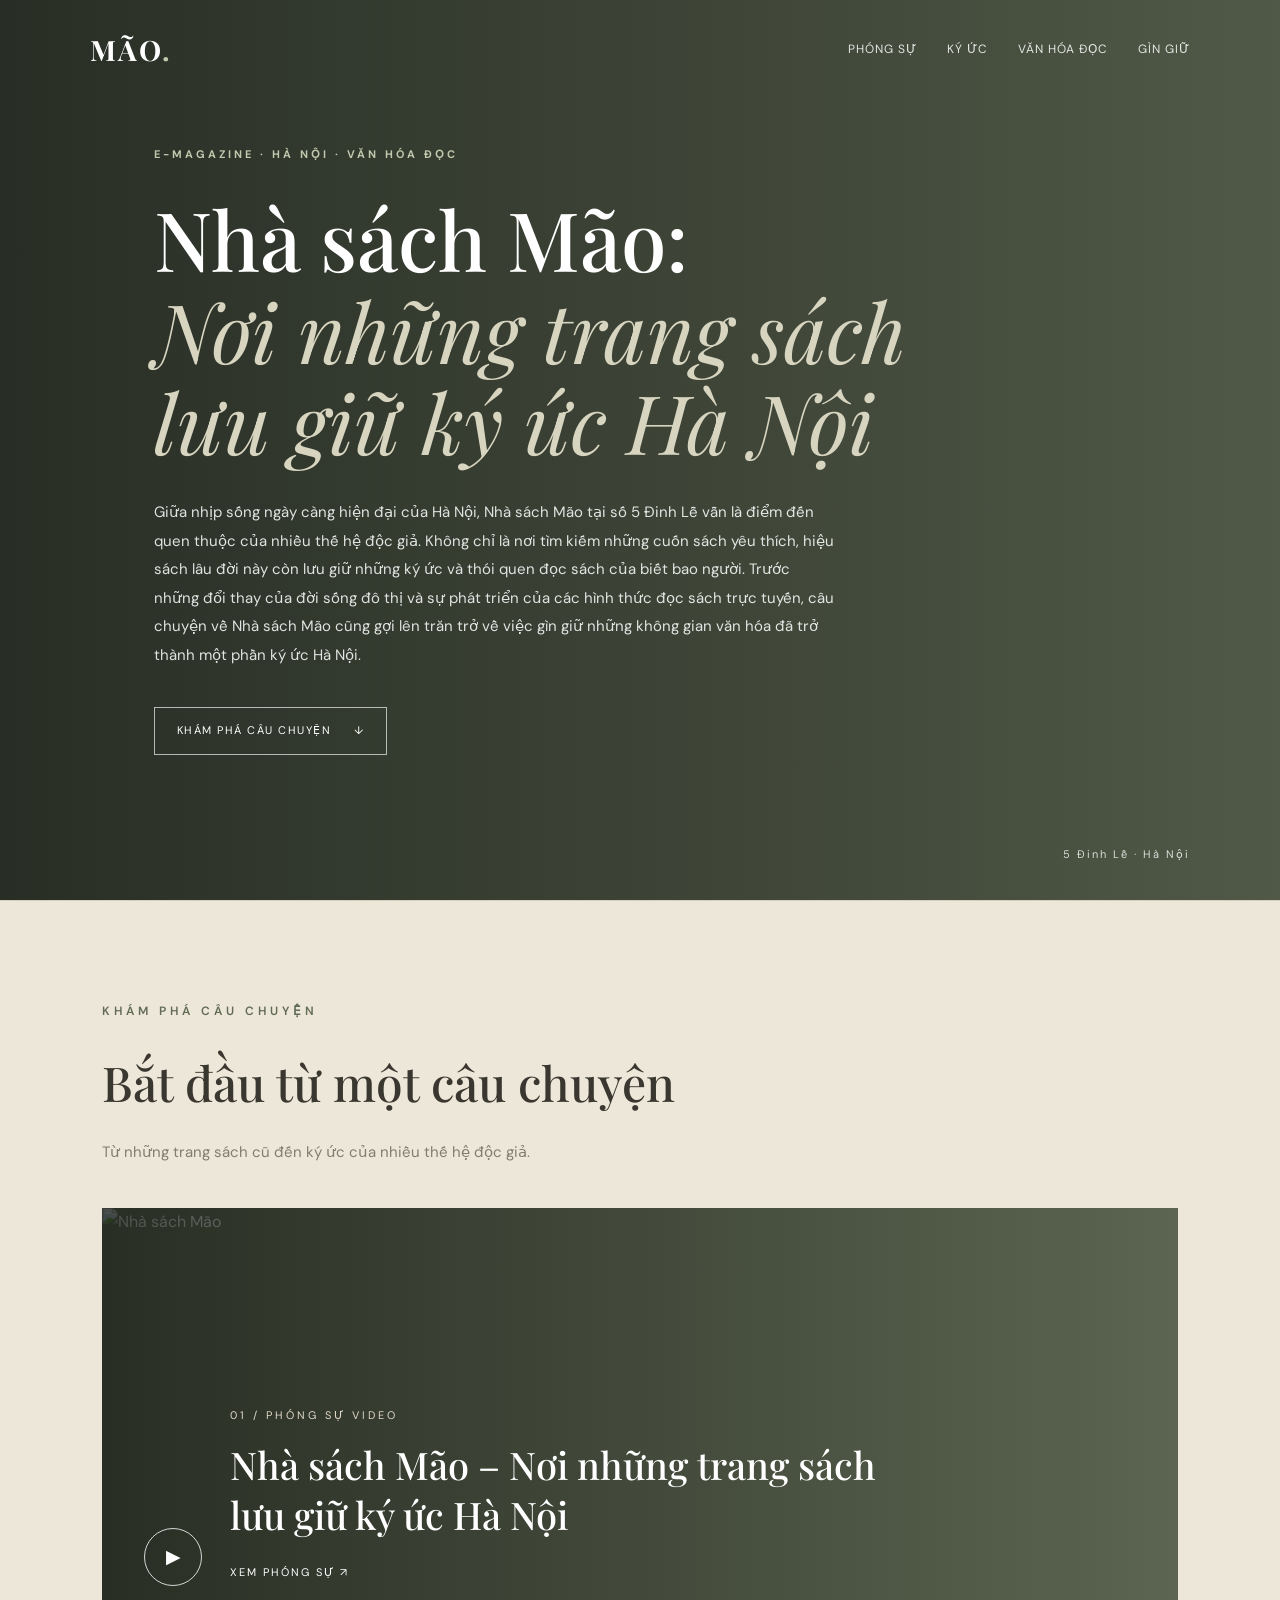
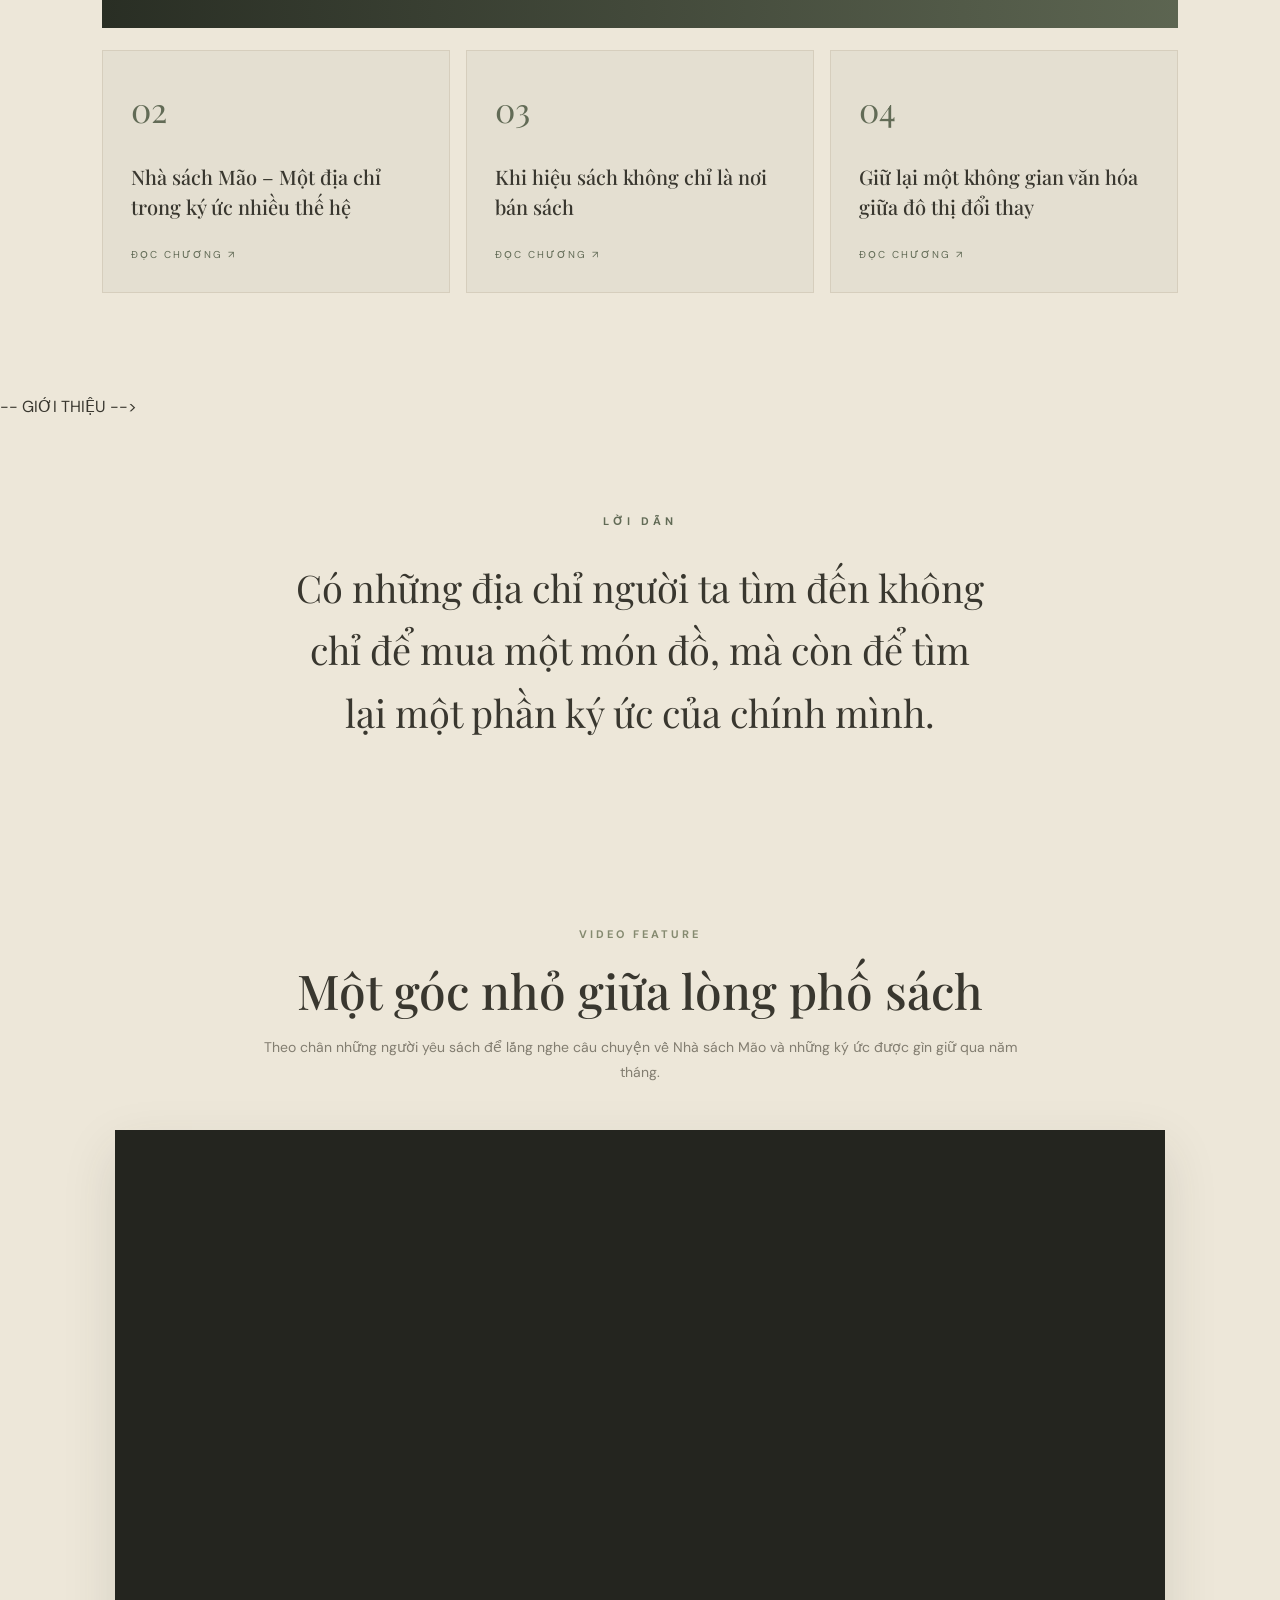
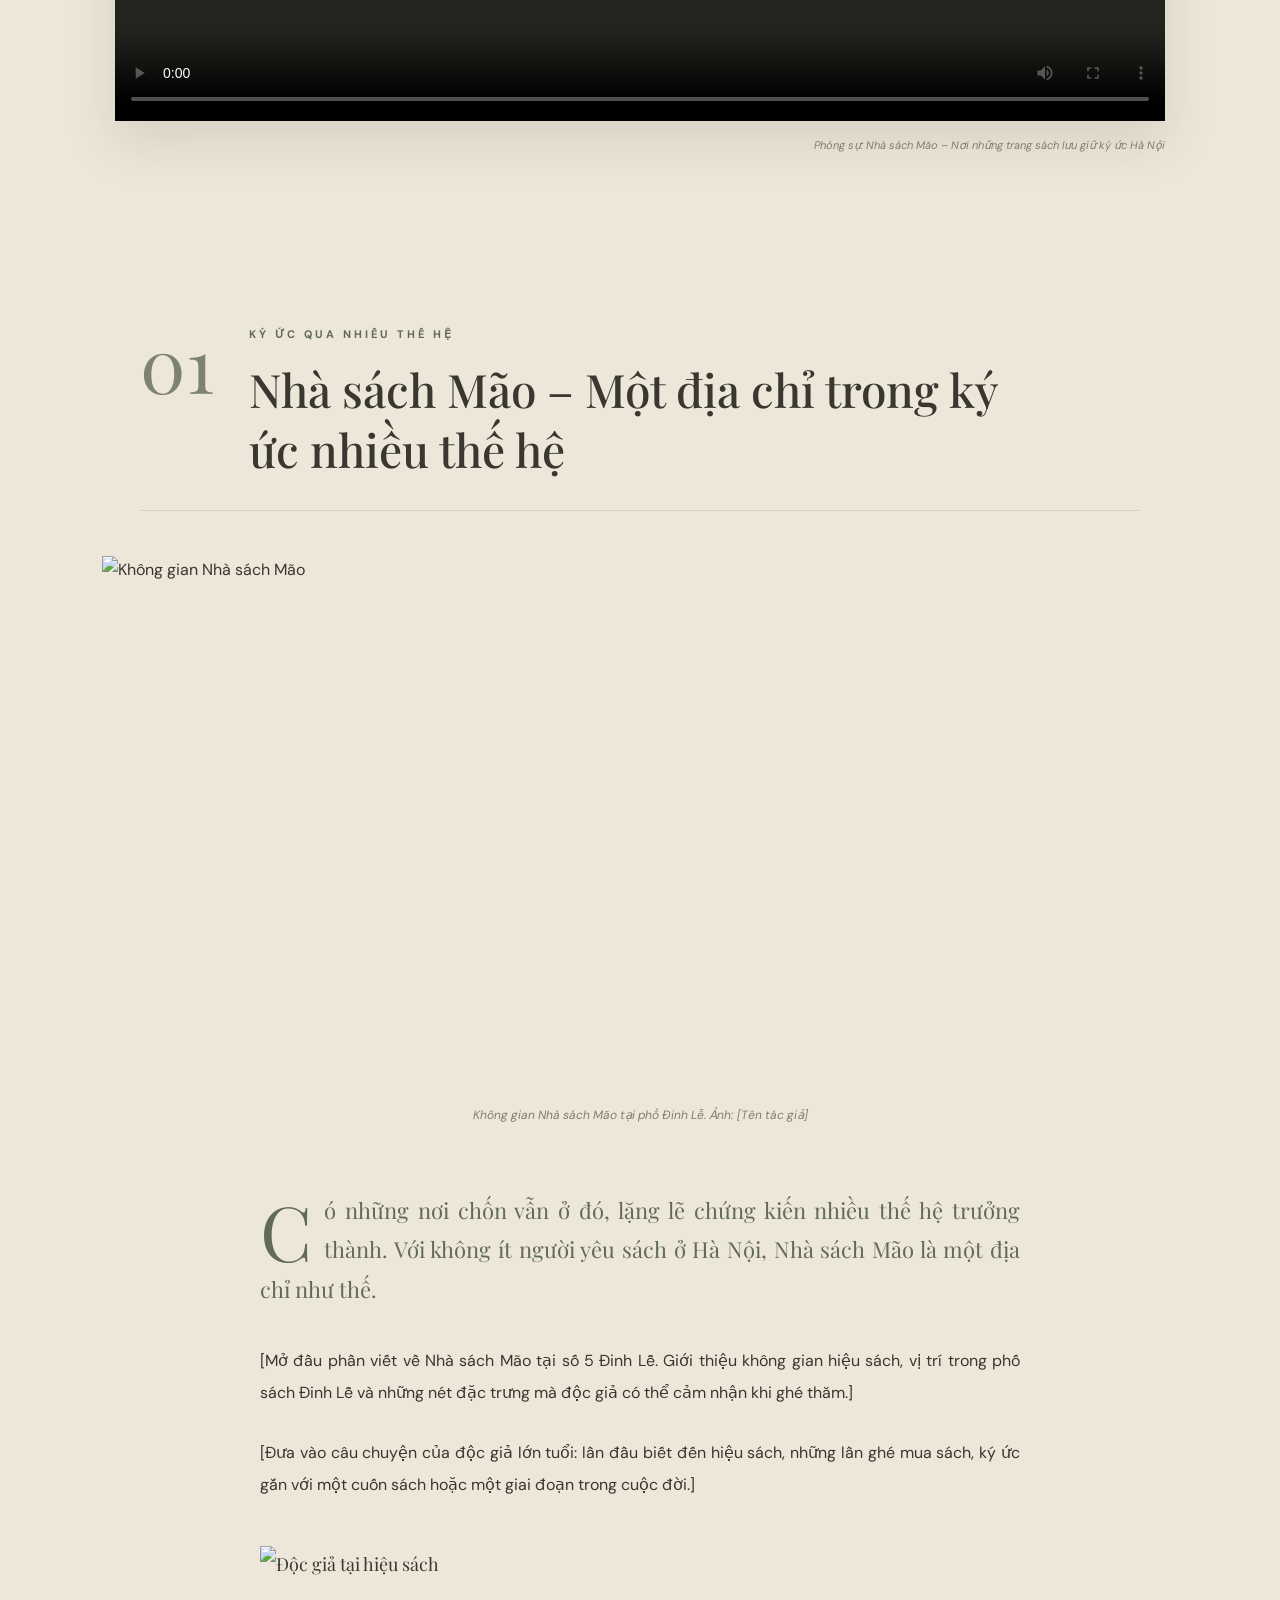
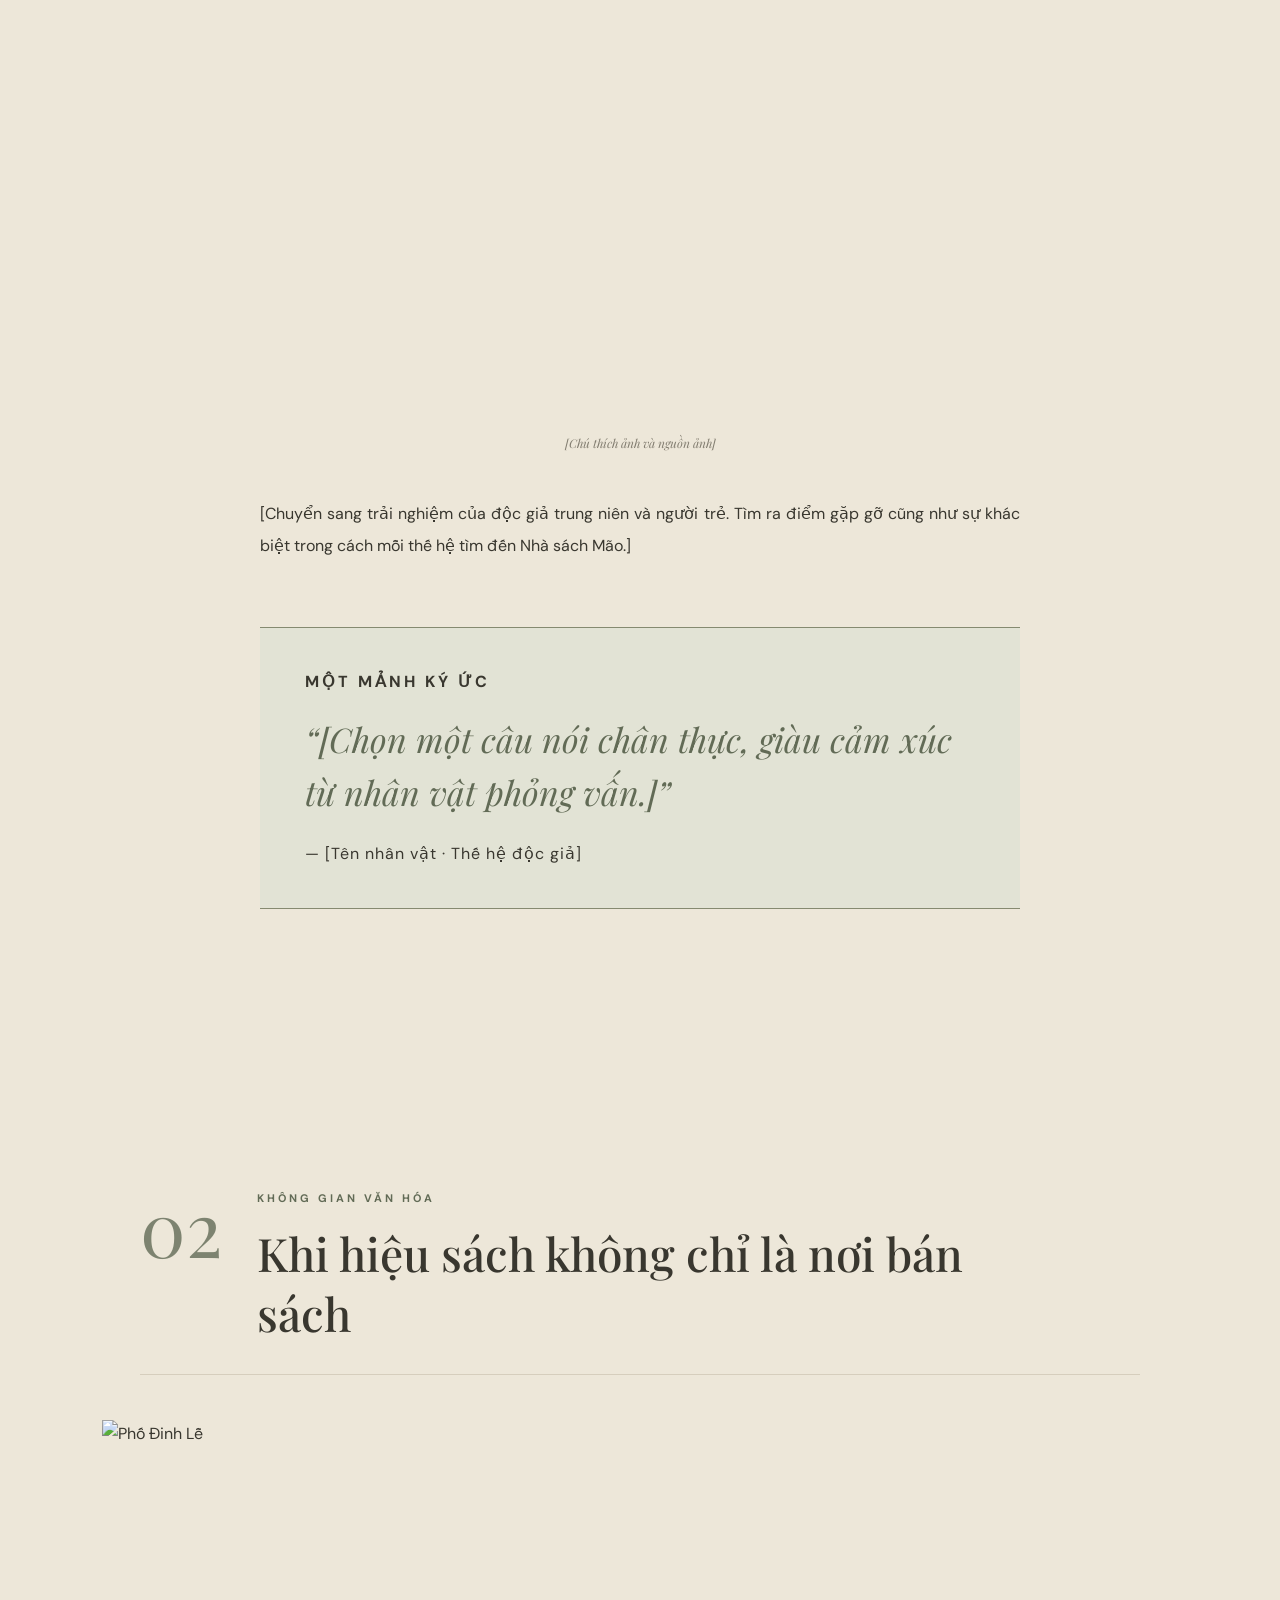
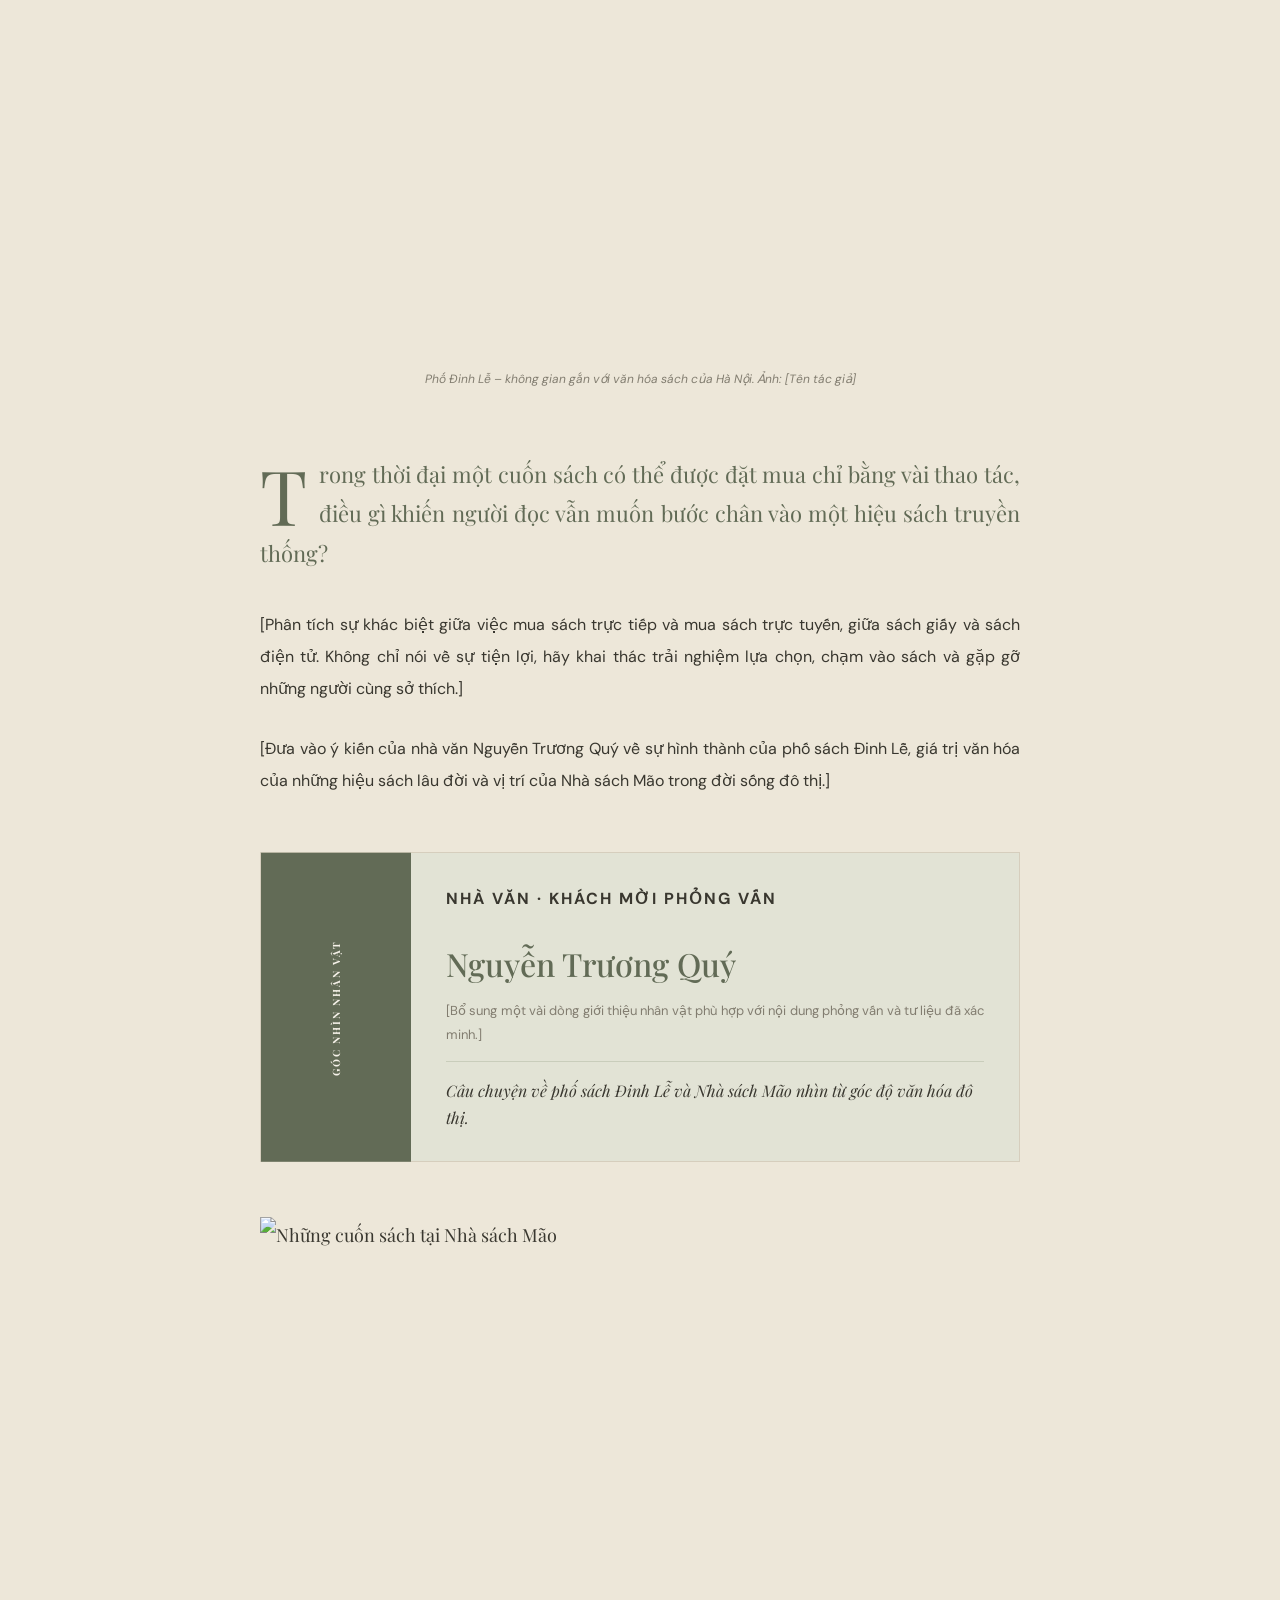
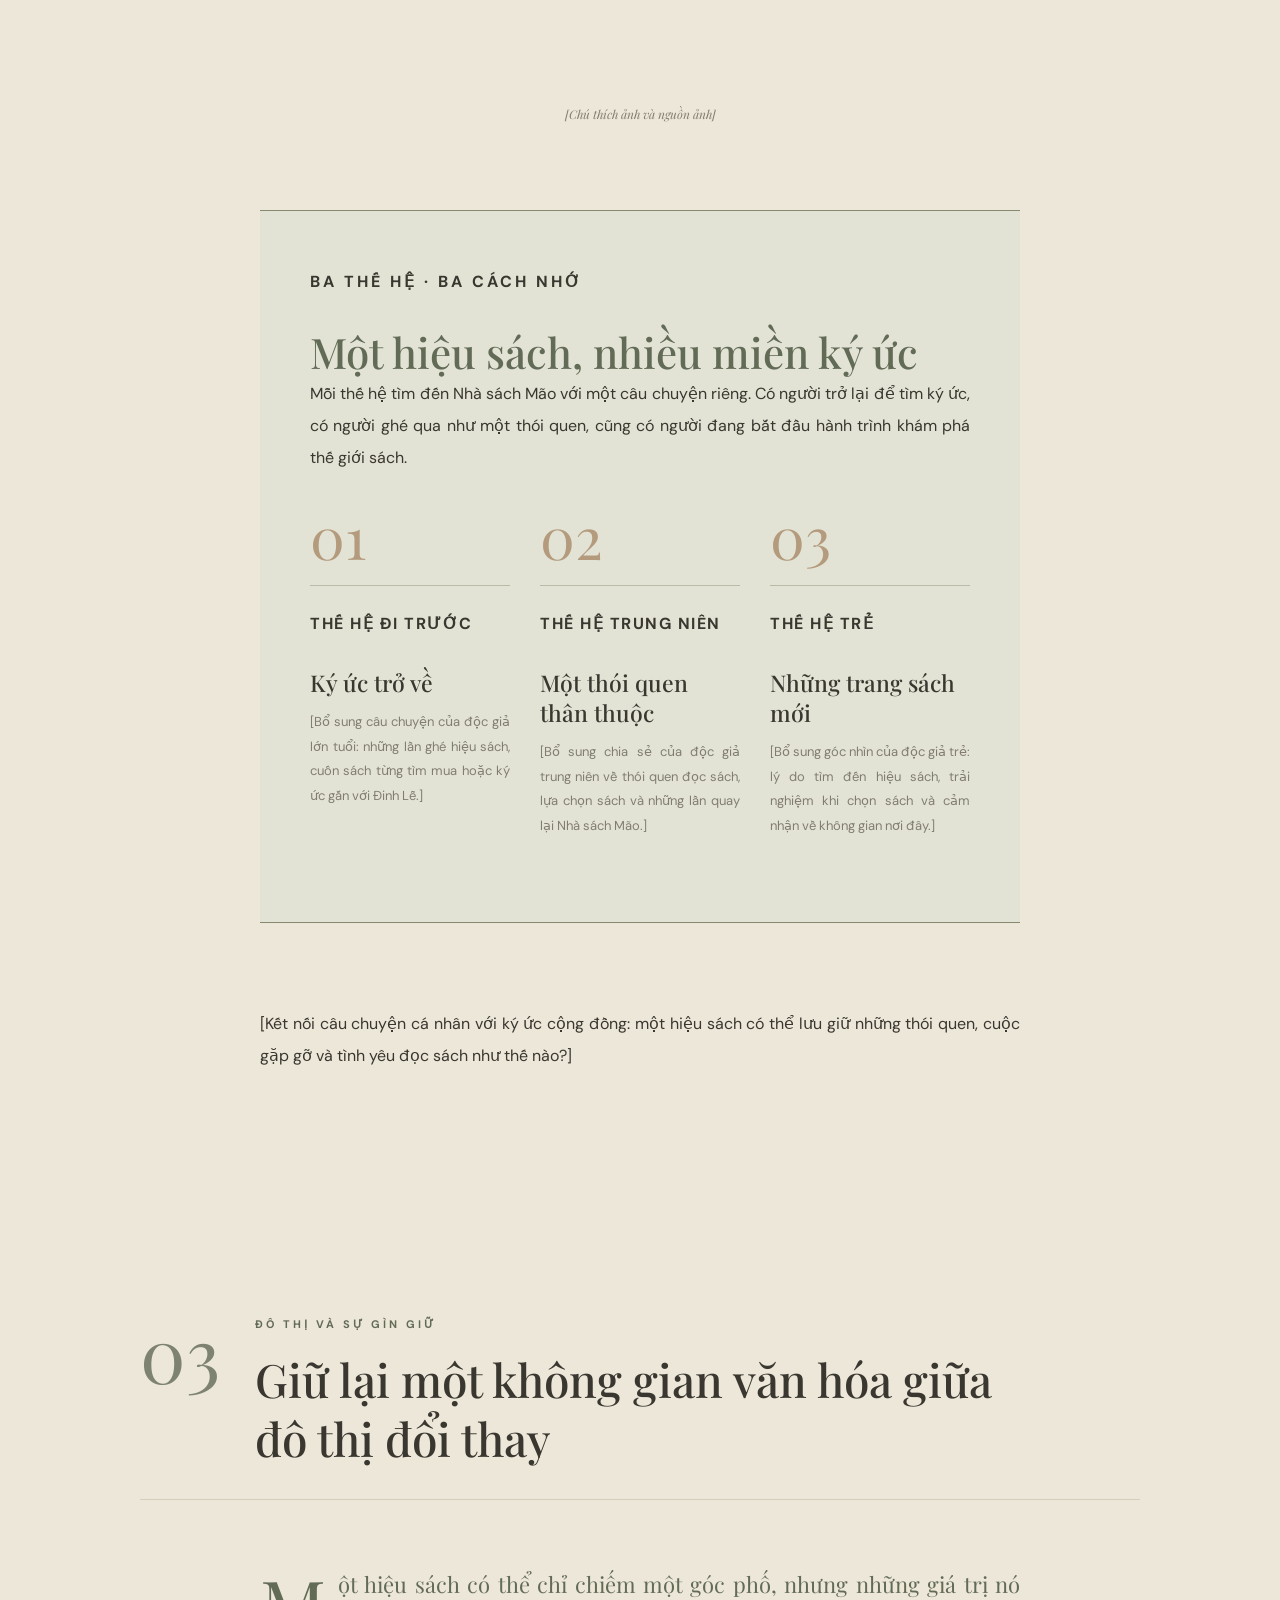
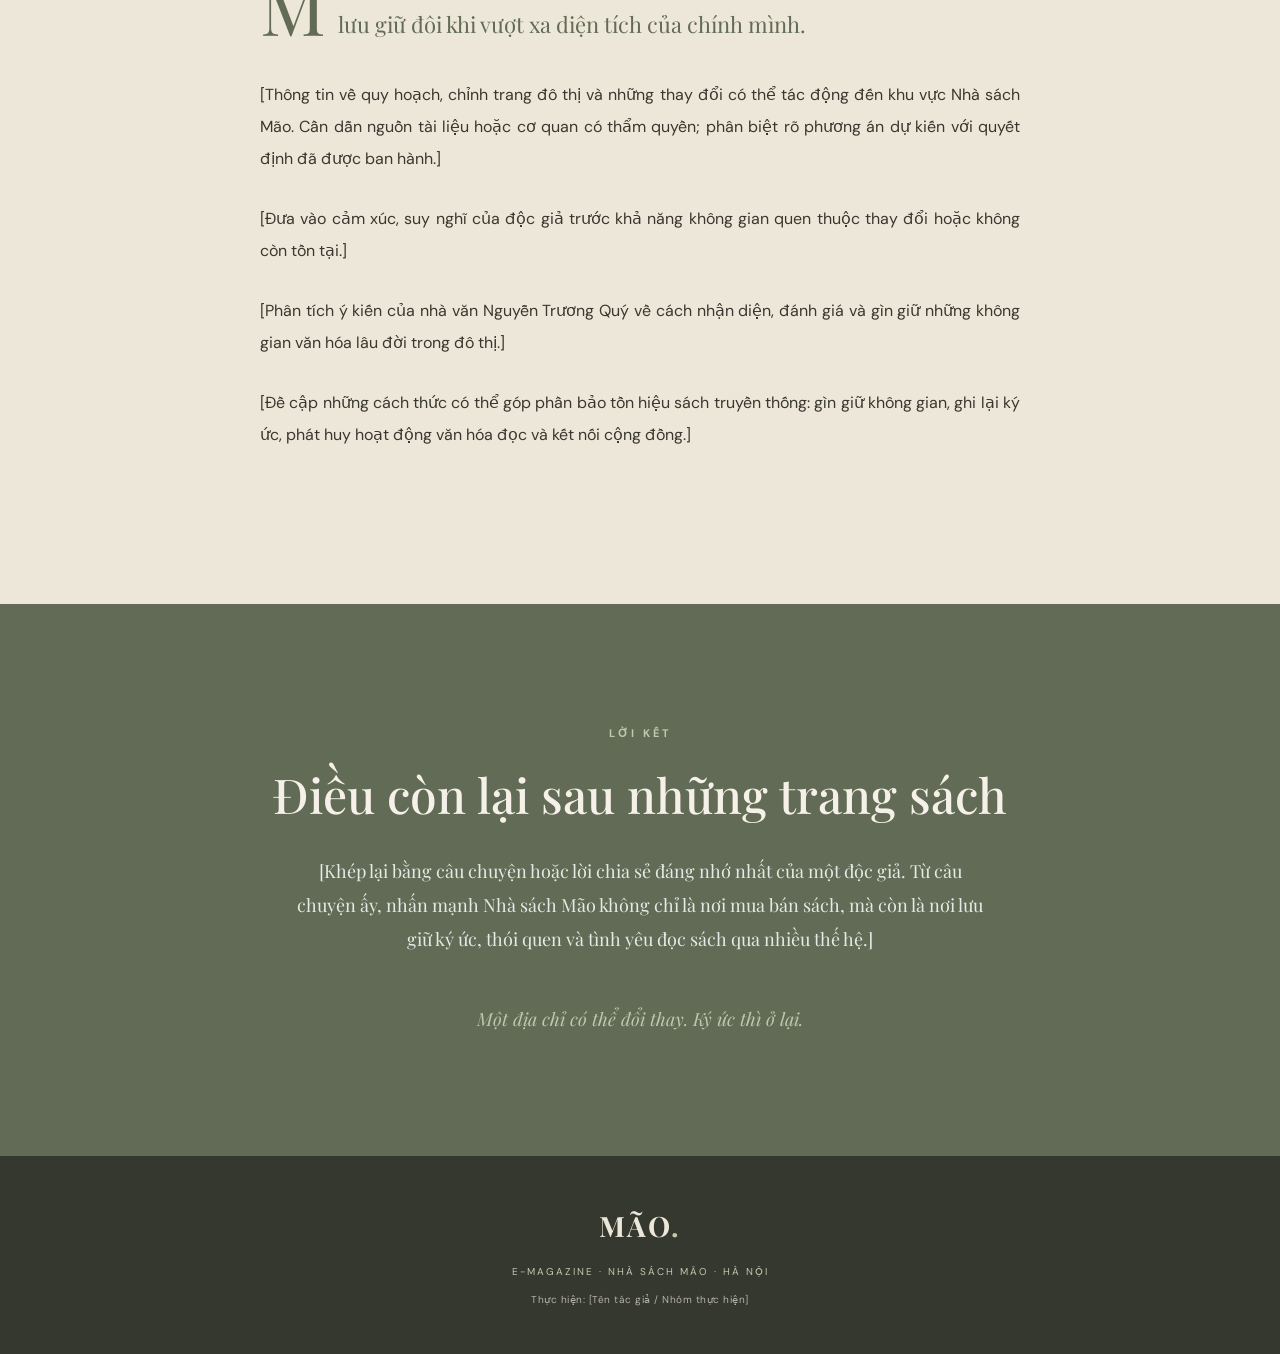
==== index.html @ 83412147 "Initial commit" ====
<!DOCTYPE html>
<html lang="vi">
<head>
  <meta charset="UTF-8">
  <meta name="viewport" content="width=device-width, initial-scale=1.0">
  <meta name="description" content="Nhà sách Mão – nơi những trang sách lưu giữ ký ức Hà Nội.">
  <title>Nhà sách Mão | E-Magazine</title>

  <link rel="preconnect" href="https://fonts.googleapis.com">
  <link rel="preconnect" href="https://fonts.gstatic.com" crossorigin>
  <link href="https://fonts.googleapis.com/css2?family=DM+Sans:wght@400;500;600;700&family=Playfair+Display:wght@400;500;600;700&display=swap" rel="stylesheet">

  <link rel="stylesheet" href="style.css">
</head>

<body>

  <!-- THANH ĐIỀU HƯỚNG -->
  <nav class="navbar">
    <a href="#home" class="logo">MÃO<span>.</span></a>
    <div class="nav-links">
      <a href="#video">Phóng sự</a>
      <a href="#chapter-1">Ký ức</a>
      <a href="#chapter-2">Văn hóa đọc</a>
      <a href="#chapter-3">Gìn giữ</a>
    </div>
  </nav>

  <!-- TRANG BÌA -->
  <header class="hero" id="home">
    <div class="hero-image"></div>
    <div class="hero-content">
      <p class="eyebrow">E-MAGAZINE · HÀ NỘI · VĂN HÓA ĐỌC</p>

      <h1>
        Nhà sách Mão:
        <em>Nơi những trang sách lưu giữ ký ức Hà Nội</em>
      </h1>

      <p class="hero-description">
        Giữa nhịp sống ngày càng hiện đại của Hà Nội, Nhà sách Mão tại số 5 Đinh Lễ
        vẫn là điểm đến quen thuộc của nhiều thế hệ độc giả. Không chỉ là nơi tìm
        kiếm những cuốn sách yêu thích, hiệu sách lâu đời này còn lưu giữ những
        ký ức và thói quen đọc sách của biết bao người. Trước những đổi thay của
        đời sống đô thị và sự phát triển của các hình thức đọc sách trực tuyến,
        câu chuyện về Nhà sách Mão cũng gợi lên trăn trở về việc gìn giữ những
        không gian văn hóa đã trở thành một phần ký ức Hà Nội.
      </p>

      <a href="#video" class="hero-button">Khám phá câu chuyện <span>↓</span></a>
    </div>

    <div class="hero-caption">5 Đinh Lễ · Hà Nội</div>
  </header>

  <!
<!-- MỤC LỤC -->
<section class="contents-section">
    <div class="contents-inner">

        <div class="contents-heading">
            <span class="eyebrow">KHÁM PHÁ CÂU CHUYỆN</span>
            <h2>Bắt đầu từ một câu chuyện</h2>
            <p>
                Từ những trang sách cũ đến ký ức của nhiều thế hệ độc giả.
            </p>
        </div>

        <!-- VIDEO FEATURE -->
        <a href="#video" class="contents-video">
            <img src="images/cover.jpg" alt="Nhà sách Mão">
            <div class="contents-video-overlay">
                <span class="play-button">▶</span>
                <div>
                    <span class="contents-number">01 / PHÓNG SỰ VIDEO</span>
                    <h3>Nhà sách Mão – Nơi những trang sách lưu giữ ký ức Hà Nội</h3>
                    <span class="contents-link">XEM PHÓNG SỰ ↗</span>
                </div>
            </div>
        </a>

        <!-- BA CHƯƠNG BÀI VIẾT -->
        <div class="contents-chapters">

            <a href="#chapter-1" class="contents-card">
                <span class="contents-card-number">02</span>
                <h3>Nhà sách Mão – Một địa chỉ trong ký ức nhiều thế hệ</h3>
                <span class="contents-card-link">ĐỌC CHƯƠNG ↗</span>
            </a>

            <a href="#chapter-2" class="contents-card">
                <span class="contents-card-number">03</span>
                <h3>Khi hiệu sách không chỉ là nơi bán sách</h3>
                <span class="contents-card-link">ĐỌC CHƯƠNG ↗</span>
            </a>

            <a href="#chapter-3" class="contents-card">
                <span class="contents-card-number">04</span>
                <h3>Giữ lại một không gian văn hóa giữa đô thị đổi thay</h3>
                <span class="contents-card-link">ĐỌC CHƯƠNG ↗</span>
            </a>

        </div>
    </div>
</section>
-- GIỚI THIỆU -->
  <section class="intro-section">
    <p class="section-label">LỜI DẪN</p>
    <p class="intro-text">
      Có những địa chỉ người ta tìm đến không chỉ để mua một món đồ,
      mà còn để tìm lại một phần ký ức của chính mình.
    </p>
  </section>

  <!-- VIDEO PHÓNG SỰ -->
<section class="video-section" id="video">
    <div class="section-heading">
      <p class="section-label">VIDEO FEATURE</p>
      <h2>Một góc nhỏ giữa lòng phố sách</h2>
      <p>
        Theo chân những người yêu sách để lắng nghe câu chuyện về
        Nhà sách Mão và những ký ức được gìn giữ qua năm tháng.
      </p>
    </div>

    <div class="video-frame">
      <video controls preload="metadata" poster="images/cover.jpg">
        <source src="videos/phong-su-nha-sach-mao.mp4" type="video/mp4">
        Trình duyệt của bạn không hỗ trợ phát video.
      </video>
    </div>
    <p class="media-caption">
      Phóng sự: Nhà sách Mão – Nơi những trang sách lưu giữ ký ức Hà Nội
    </p>
  </section>

  <!-- PHẦN 1 -->
  <section class="chapter-section" id="chapter-1">
    <div class="chapter-heading">
      <span class="chapter-number">01</span>
      <div>
        <p class="section-label">KÝ ỨC QUA NHIỀU THẾ HỆ</p>
        <h2>Nhà sách Mão – Một địa chỉ trong ký ức nhiều thế hệ</h2>
      </div>
    </div>

    <figure class="wide-image">
      <img src="images/maos-bookstore.jpg" alt="Không gian Nhà sách Mão">
      <figcaption>Không gian Nhà sách Mão tại phố Đinh Lễ. Ảnh: [Tên tác giả]</figcaption>
    </figure>

    <div class="article-content">
      <p class="lead">
        Có những nơi chốn vẫn ở đó, lặng lẽ chứng kiến nhiều thế hệ trưởng thành.
        Với không ít người yêu sách ở Hà Nội, Nhà sách Mão là một địa chỉ như thế.
      </p>

      <p>
        [Mở đầu phần viết về Nhà sách Mão tại số 5 Đinh Lễ. Giới thiệu không gian
        hiệu sách, vị trí trong phố sách Đinh Lễ và những nét đặc trưng mà độc giả
        có thể cảm nhận khi ghé thăm.]
      </p>

      <p>
        [Đưa vào câu chuyện của độc giả lớn tuổi: lần đầu biết đến hiệu sách,
        những lần ghé mua sách, ký ức gắn với một cuốn sách hoặc một giai đoạn
        trong cuộc đời.]
      </p>

      <figure class="article-image">
        <img src="images/readers.jpg" alt="Độc giả tại hiệu sách">
        <figcaption>[Chú thích ảnh và nguồn ảnh]</figcaption>
      </figure>

      <p>
        [Chuyển sang trải nghiệm của độc giả trung niên và người trẻ. Tìm ra
        điểm gặp gỡ cũng như sự khác biệt trong cách mỗi thế hệ tìm đến Nhà sách Mão.]
      </p>

      
<div class="pull-quote">
  <p class="pull-quote-label">MỘT MẢNH KÝ ỨC</p>

  <blockquote>
    “[Chọn một câu nói chân thực, giàu cảm xúc từ nhân vật phỏng vấn.]”
  </blockquote>

  <p class="pull-quote-author">— [Tên nhân vật · Thế hệ độc giả]</p>
</div>

    </div>
  </section>

  <!-- PHẦN 2 -->
<section class="chapter-section" id="chapter-2">
    <div class="chapter-heading">
      <span class="chapter-number">02</span>
      <div>
        <p class="section-label">KHÔNG GIAN VĂN HÓA</p>
        <h2>Khi hiệu sách không chỉ là nơi bán sách</h2>
      </div>
    </div>

    <figure class="wide-image">
      <img src="images/dinhlle.jpg" alt="Phố Đinh Lễ">
      <figcaption>Phố Đinh Lễ – không gian gắn với văn hóa sách của Hà Nội. Ảnh: [Tên tác giả]</figcaption>
    </figure>

    <div class="article-content">
      <p class="lead">
        Trong thời đại một cuốn sách có thể được đặt mua chỉ bằng vài thao tác,
        điều gì khiến người đọc vẫn muốn bước chân vào một hiệu sách truyền thống?
      </p>

      <p>
        [Phân tích sự khác biệt giữa việc mua sách trực tiếp và mua sách trực tuyến,
        giữa sách giấy và sách điện tử. Không chỉ nói về sự tiện lợi, hãy khai thác
        trải nghiệm lựa chọn, chạm vào sách và gặp gỡ những người cùng sở thích.]
      </p>

      <p>
        [Đưa vào ý kiến của nhà văn Nguyễn Trương Quý về sự hình thành của phố sách
        Đinh Lễ, giá trị văn hóa của những hiệu sách lâu đời và vị trí của Nhà sách
        Mão trong đời sống đô thị.]
      </p>

<div class="person-card">
  <div class="person-card-label">GÓC NHÌN NHÂN VẬT</div>

  <div class="person-card-content">
    <p class="person-role">NHÀ VĂN · KHÁCH MỜI PHỎNG VẤN</p>
    <h3>Nguyễn Trương Quý</h3>

    <p>
      [Bổ sung một vài dòng giới thiệu nhân vật phù hợp với nội dung
      phỏng vấn và tư liệu đã xác minh.]
    </p>

    <div class="person-question">
      Câu chuyện về phố sách Đinh Lễ và Nhà sách Mão nhìn từ góc độ
      văn hóa đô thị.
    </div>
  </div>
</div>


      <figure class="article-image">
        <img src="images/detail.jpg" alt="Những cuốn sách tại Nhà sách Mão">
        <figcaption>[Chú thích ảnh và nguồn ảnh]</figcaption>
      </figure>

<div class="generation-section">
  <p class="section-label">BA THẾ HỆ · BA CÁCH NHỚ</p>

  <h3 class="generation-title">
    Một hiệu sách, nhiều miền ký ức
  </h3>

  <p class="generation-intro">
    Mỗi thế hệ tìm đến Nhà sách Mão với một câu chuyện riêng.
    Có người trở lại để tìm ký ức, có người ghé qua như một thói quen,
    cũng có người đang bắt đầu hành trình khám phá thế giới sách.
  </p>

  <div class="generation-timeline">

    <div class="generation-item">
      <span class="generation-number">01</span>
      <div class="generation-line"></div>
      <p class="generation-label">THẾ HỆ ĐI TRƯỚC</p>
      <h4>Ký ức trở về</h4>
      <p>
        [Bổ sung câu chuyện của độc giả lớn tuổi: những lần ghé hiệu sách,
        cuốn sách từng tìm mua hoặc ký ức gắn với Đinh Lễ.]
      </p>
    </div>

    <div class="generation-item">
      <span class="generation-number">02</span>
      <div class="generation-line"></div>
      <p class="generation-label">THẾ HỆ TRUNG NIÊN</p>
      <h4>Một thói quen thân thuộc</h4>
      <p>
        [Bổ sung chia sẻ của độc giả trung niên về thói quen đọc sách,
        lựa chọn sách và những lần quay lại Nhà sách Mão.]
      </p>
    </div>

    <div class="generation-item">
      <span class="generation-number">03</span>
      <div class="generation-line"></div>
      <p class="generation-label">THẾ HỆ TRẺ</p>
      <h4>Những trang sách mới</h4>
      <p>
        [Bổ sung góc nhìn của độc giả trẻ: lý do tìm đến hiệu sách,
        trải nghiệm khi chọn sách và cảm nhận về không gian nơi đây.]
      </p>
    </div>

  </div>
</div>


      <p>
        [Kết nối câu chuyện cá nhân với ký ức cộng đồng: một hiệu sách có thể
        lưu giữ những thói quen, cuộc gặp gỡ và tình yêu đọc sách như thế nào?]
      </p>
    </div>
  </section>

  <!-- PHẦN 3 -->
 <section class="chapter-section" id="chapter-3">
    <div class="chapter-heading">
      <span class="chapter-number">03</span>
      <div>
        <p class="section-label">ĐÔ THỊ VÀ SỰ GÌN GIỮ</p>
        <h2>Giữ lại một không gian văn hóa giữa đô thị đổi thay</h2>
      </div>
    </div>

    <div class="article-content">
      <p class="lead">
        Một hiệu sách có thể chỉ chiếm một góc phố, nhưng những giá trị nó lưu giữ
        đôi khi vượt xa diện tích của chính mình.
      </p>

      <p>
        [Thông tin về quy hoạch, chỉnh trang đô thị và những thay đổi có thể
        tác động đến khu vực Nhà sách Mão. Cần dẫn nguồn tài liệu hoặc cơ quan
        có thẩm quyền; phân biệt rõ phương án dự kiến với quyết định đã được ban hành.]
      </p>

      <p>
        [Đưa vào cảm xúc, suy nghĩ của độc giả trước khả năng không gian quen thuộc
        thay đổi hoặc không còn tồn tại.]
      </p>

      <p>
        [Phân tích ý kiến của nhà văn Nguyễn Trương Quý về cách nhận diện,
        đánh giá và gìn giữ những không gian văn hóa lâu đời trong đô thị.]
      </p>

      <p>
        [Đề cập những cách thức có thể góp phần bảo tồn hiệu sách truyền thống:
        gìn giữ không gian, ghi lại ký ức, phát huy hoạt động văn hóa đọc và
        kết nối cộng đồng.]
      </p>
    </div>
  </section>

  <!-- KẾT BÀI -->
  <section class="ending-section">
    <p class="section-label">LỜI KẾT</p>
    <h2>Điều còn lại sau những trang sách</h2>

    <p>
      [Khép lại bằng câu chuyện hoặc lời chia sẻ đáng nhớ nhất của một độc giả.
      Từ câu chuyện ấy, nhấn mạnh Nhà sách Mão không chỉ là nơi mua bán sách,
      mà còn là nơi lưu giữ ký ức, thói quen và tình yêu đọc sách qua nhiều thế hệ.]
    </p>

    <p class="ending-note">Một địa chỉ có thể đổi thay. Ký ức thì ở lại.</p>
  </section>

  <!-- THÔNG TIN CUỐI TRANG -->
  <footer class="footer">
    <p class="logo">MÃO<span>.</span></p>
    <p>E-MAGAZINE · NHÀ SÁCH MÃO · HÀ NỘI</p>
    <p class="footer-credit">Thực hiện: [Tên tác giả / Nhóm thực hiện]</p>
  </footer>

  <script src="script.js"></script>
</body>
<div class="reading-progress"></div>
</html>
---- style.css ----
:root {
  --paper: #EDE7D9;
  --paper-light: #F5F1E8;
  --ink: #39372F;
  --muted: #827D70;
  --accent: #858A70;
  --green-dark: #626B56;
  --green-light: #C2C8AE;
  --brown: #B49B7D;
  --wine: #765448;
  --line: #D6CEBD;
  --serif: "Playfair Display", Georgia, serif;
  --sans: "DM Sans", sans-serif;
}

* {
  margin: 0;
  padding: 0;
  box-sizing: border-box;
}

html {
  scroll-behavior: smooth;
}

body {
  background: var(--paper);
  color: var(--ink);
  font-family: var(--sans);
  line-height: 1.8;
}

img {
  display: block;
  width: 100%;
  object-fit: cover;
}

a {
  color: inherit;
  text-decoration: none;
}

/* NAVBAR */

.navbar {
  position: absolute;
  z-index: 10;
  top: 0;
  left: 0;
  width: 100%;
  padding: 25px 7%;
  display: flex;
  justify-content: space-between;
  align-items: center;
  color: white;
}

.logo {
  font-family: var(--serif);
  font-size: 28px;
  font-weight: 700;
  letter-spacing: 2px;
}

.logo span {
  color: var(--green-light);
}

.nav-links {
  display: flex;
  gap: 30px;
  font-size: 12px;
  letter-spacing: 1px;
  text-transform: uppercase;
}

.nav-links a {
  opacity: 0.85;
  transition: opacity 0.3s;
}

.nav-links a:hover {
  opacity: 1;
}

/* HERO */

.hero {
  min-height: 720px;
  height: 100vh;
  max-height: 950px;
  position: relative;
  display: flex;
  align-items: center;
  padding: 100px 12%;
  color: white;
  overflow: hidden;
  background: var(--green-dark);
}

.hero-image {
  position: absolute;
  inset: 0;
  background:
    linear-gradient(90deg, rgba(28, 33, 26, 0.83), rgba(28, 33, 26, 0.25)),
    url("images/cover.jpg") center/cover no-repeat;
  transform: scale(1.02);
}

.hero-content {
  position: relative;
  z-index: 1;
  max-width: 850px;
}

.eyebrow,
.section-label {
  font-size: 11px;
  font-weight: 700;
  letter-spacing: 3px;
  color: var(--accent);
  text-transform: uppercase;
}

.hero .eyebrow {
  color: var(--green-light);
  margin-bottom: 28px;
}

.hero h1 {
  font-family: var(--serif);
  font-size: clamp(42px, 6.5vw, 82px);
  font-weight: 500;
  line-height: 1.12;
  max-width: 900px;
}

.hero h1 em {
  display: block;
  color: #D7D5C0;
  font-weight: 400;
}

.hero-description {
  max-width: 680px;
  margin-top: 30px;
  color: rgba(255,255,255,0.86);
  font-size: 15px;
  line-height: 1.9;
}

.hero-button {
  display: inline-block;
  margin-top: 38px;
  padding: 13px 22px;
  border: 1px solid rgba(255,255,255,0.65);
  font-size: 11px;
  letter-spacing: 1.5px;
  text-transform: uppercase;
  transition: 0.3s;
}

.hero-button:hover {
  background: var(--paper);
  color: var(--ink);
}

.hero-button span {
  margin-left: 18px;
}

.hero-caption {
  position: absolute;
  z-index: 1;
  bottom: 35px;
  right: 7%;
  font-size: 11px;
  letter-spacing: 2px;
  color: rgba(255,255,255,0.8);
}

/* INTRO */

.intro-section {
  padding: 110px 20px;
  text-align: center;
  max-width: 950px;
  margin: auto;
}

.intro-text {
  margin-top: 25px;
  font-family: var(--serif);
  font-size: clamp(25px, 3.5vw, 39px);
  line-height: 1.5;
}

/* VIDEO */

.video-section {
  padding: 80px 8% 110px;
  background: var(--paper-light);
}

.section-heading {
  max-width: 760px;
  margin: 0 auto 45px;
  text-align: center;
}

.section-heading h2,
.ending-section h2 {
  font-family: var(--serif);
  font-size: clamp(32px, 4vw, 48px);
  line-height: 1.25;
  font-weight: 500;
  margin: 15px 0;
}

.section-heading > p:last-child {
  color: var(--muted);
  font-size: 14px;
}

.video-frame {
  max-width: 1050px;
  margin: auto;
  background: #20231D;
  box-shadow: 0 20px 50px rgba(57, 55, 47, 0.13);
}

.video-frame video {
  width: 100%;
  display: block;
  max-height: 650px;
}

.media-caption {
  max-width: 1050px;
  margin: 15px auto 0;
  text-align: right;
  color: var(--muted);
  font-size: 11px;
  font-style: italic;
}

/* CHAPTERS */

.chapter {
  padding: 110px 8%;
}

.chapter-tinted {
  background: #E3E2D3;
}

.chapter-heading {
  max-width: 1000px;
  margin: 0 auto 55px;
  display: flex;
  align-items: flex-start;
  gap: 25px;
}

.chapter-number {
  font-family: var(--serif);
  font-size: 65px;
  line-height: 1;
  color: var(--brown);
}

.chapter-heading h2 {
  max-width: 760px;
  margin-top: 10px;
  font-family: var(--serif);
  font-size: clamp(30px, 4vw, 48px);
  font-weight: 500;
  line-height: 1.25;
}

.wide-image {
  max-width: 1100px;
  margin: 0 auto 55px;
}

.wide-image img {
  max-height: 600px;
  aspect-ratio: 16 / 8;
}

figcaption {
  margin-top: 12px;
  color: var(--muted);
  font-size: 11px;
  font-style: italic;
}

.article-content {
  max-width: 720px;
  margin: auto;
  font-family: var(--serif);
  font-size: 18px;
  line-height: 2;
}

.article-content p {
  margin-bottom: 27px;
}

.article-content .lead {
  font-size: 23px;
  line-height: 1.7;
  color: var(--green-dark);
  margin-bottom: 35px;
}

.article-image {
  width: 100%;
  margin: 45px 0;
}

.article-image img {
  max-height: 480px;
  aspect-ratio: 16 / 10;
}

blockquote {
  margin: 55px 0;
  padding: 30px 35px;
  border-left: 3px solid var(--accent);
  background: rgba(255,255,255,0.35);
  font-family: var(--serif);
  font-size: 25px;
  font-style: italic;
  line-height: 1.6;
}

blockquote span {
  display: block;
  margin-top: 15px;
  font-family: var(--sans);
  font-size: 12px;
  font-style: normal;
  color: var(--muted);
}

/* ENDING */

.ending-section {
  padding: 120px 25px;
  text-align: center;
  background: var(--green-dark);
  color: var(--paper-light);
}

.ending-section .section-label {
  color: var(--green-light);
}

.ending-section h2 {
  margin: 20px auto 30px;
}

.ending-section > p:not(.section-label) {
  max-width: 700px;
  margin: 0 auto;
  font-family: var(--serif);
  font-size: 18px;
  line-height: 1.9;
  color: rgba(255,255,255,0.85);
}

.ending-section .ending-note {
  margin-top: 45px !important;
  font-style: italic;
  color: var(--green-light) !important;
}

/* FOOTER */

.footer {
  padding: 45px 20px;
  text-align: center;
  background: #34382F;
  color: var(--paper);
}

.footer .logo {
  margin-bottom: 12px;
}

.footer > p:not(.logo) {
  font-size: 10px;
  letter-spacing: 2px;
  color: #C2C8AE;
}

.footer .footer-credit {
  margin-top: 10px;
  color: #B8B3A7 !important;
  letter-spacing: 0.5px !important;
}

/* RESPONSIVE */

@media (max-width: 700px) {
  .navbar {
    padding: 20px 6%;
  }

  .nav-links {
    gap: 12px;
    font-size: 9px;
  }

  .nav-links a:nth-child(2),
  .nav-links a:nth-child(3) {
    display: none;
  }

  .hero {
    min-height: 750px;
    padding: 100px 7%;
  }

  .hero-description {
    font-size: 13px;
  }

  .intro-section {
    padding: 75px 25px;
  }

  .video-section,
  .chapter {
    padding: 75px 6%;
  }

  .chapter-heading {
    gap: 15px;
  }

  .chapter-number {
    font-size: 45px;
  }

  .article-content {
    font-size: 17px;
  }

  .article-content .lead {
    font-size: 21px;
  }

  blockquote {
    padding: 22px;
    font-size: 21px;
  }

  .wide-image img {
    aspect-ratio: 4 / 3;
  }
}

/* THANH TIẾN ĐỘ ĐỌC */

.reading-progress {
  position: fixed;
  z-index: 1000;
  top: 0;
  left: 0;
  width: 0%;
  height: 3px;
  background: var(--green-light);
  transition: width 0.1s linear;
}

/* NAVBAR KHI CUỘN */

.navbar {
  transition: background 0.35s ease, padding 0.35s ease;
}

.navbar.scrolled {
  position: fixed;
  background: rgba(52, 56, 47, 0.96);
  backdrop-filter: blur(10px);
  padding-top: 15px;
  padding-bottom: 15px;
  box-shadow: 0 5px 25px rgba(0, 0, 0, 0.08);
}

.nav-links a.active {
  color: var(--green-light);
}

/* HIỆU ỨNG XUẤT HIỆN */

.reveal {
  opacity: 0;
  transform: translateY(28px);
  transition:
    opacity 0.85s ease,
    transform 0.85s ease;
}

.reveal.visible {
  opacity: 1;
  transform: translateY(0);
}

/* HÌNH ẢNH */

.wide-image,
.article-image {
  overflow: hidden;
}

.wide-image img,
.article-image img {
  transition: transform 0.8s ease;
}

.wide-image:hover img,
.article-image:hover img {
  transform: scale(1.025);
}

/* TRÍCH DẪN */

blockquote {
  position: relative;
}

blockquote::before {
  content: "“";
  display: block;
  font-family: var(--serif);
  font-size: 65px;
  line-height: 0.8;
  color: var(--accent);
  margin-bottom: 15px;
}

/* NÚT ĐIỀU HƯỚNG */

.nav-links a {
  transition: color 0.3s ease, opacity 0.3s ease;
}

/* TÔN TRỌNG THIẾT LẬP GIẢM CHUYỂN ĐỘNG */

@media (prefers-reduced-motion: reduce) {
  html {
    scroll-behavior: auto;
  }

  .reveal {
    opacity: 1;
    transform: none;
    transition: none;
  }

  .wide-image img,
  .article-image img {
    transition: none;
  }
}

/* CHỮ CÁI ĐẦU ĐOẠN - DROP CAP */

.article-content .lead::first-letter {
  float: left;
  font-family: var(--serif);
  font-size: 76px;
  line-height: 0.85;
  padding: 8px 12px 0 0;
  color: var(--green-dark);
}

/* KHUNG NHÂN VẬT PHỎNG VẤN */

.person-card {
  display: grid;
  grid-template-columns: 150px 1fr;
  max-width: 850px;
  margin: 55px auto;
  background: #E2E3D5;
  border: 1px solid var(--line);
}

.person-card-label {
  padding: 28px 20px;
  display: flex;
  align-items: center;
  justify-content: center;
  background: var(--green-dark);
  color: var(--paper-light);
  font-size: 10px;
  font-weight: 700;
  letter-spacing: 2px;
  text-align: center;
  writing-mode: vertical-rl;
  transform: rotate(180deg);
}

.person-card-content {
  padding: 30px 35px;
}

.person-role {
  color: var(--muted);
  font-family: var(--sans);
  font-size: 10px;
  font-weight: 700;
  letter-spacing: 2px;
}

.person-card-content h3 {
  margin: 8px 0 15px;
  color: var(--green-dark);
  font-family: var(--serif);
  font-size: 32px;
  font-weight: 500;
  line-height: 1.3;
}

.person-card-content > p:not(.person-role) {
  margin-bottom: 15px;
  color: var(--muted);
  font-family: var(--sans);
  font-size: 13px;
  line-height: 1.8;
}

.person-question {
  padding-top: 15px;
  border-top: 1px solid #C9CDBB;
  color: var(--ink);
  font-family: var(--serif);
  font-size: 16px;
  font-style: italic;
  line-height: 1.7;
}

/* TRÍCH DẪN ĐỘC GIẢ */

.pull-quote {
  margin: 65px auto;
  padding: 38px 45px;
  max-width: 850px;
  background: #E2E3D5;
  border-top: 1px solid var(--accent);
  border-bottom: 1px solid var(--accent);
}

.pull-quote-label {
  margin-bottom: 15px !important;
  color: var(--green-dark);
  font-family: var(--sans);
  font-size: 10px;
  font-weight: 700;
  letter-spacing: 3px;
}

.pull-quote blockquote {
  margin: 0;
  padding: 0;
  border: 0;
  background: transparent;
  color: var(--green-dark);
  font-family: var(--serif);
  font-size: clamp(24px, 3vw, 34px);
  font-style: italic;
  line-height: 1.55;
}

.pull-quote blockquote::before {
  display: none;
}

.pull-quote-author {
  margin: 20px 0 0 !important;
  color: var(--muted);
  font-family: var(--sans);
  font-size: 11px;
  letter-spacing: 1px;
  text-align: right;
}

/* ĐIỀU CHỈNH TRÊN ĐIỆN THOẠI */

@media (max-width: 700px) {
  .person-card {
    grid-template-columns: 1fr;
  }

  .person-card-label {
    min-height: 42px;
    writing-mode: horizontal-tb;
    transform: none;
  }

  .person-card-content {
    padding: 24px;
  }

  .pull-quote {
    padding: 28px 22px;
  }

  .article-content .lead::first-letter {
    font-size: 62px;
  }
}

/* ĐỒ HỌA BA THẾ HỆ */

.generation-section {
  max-width: 1050px;
  margin: 85px auto;
  padding: 55px 50px;
  background: #E2E3D5;
  border-top: 1px solid var(--accent);
  border-bottom: 1px solid var(--accent);
}

.generation-title {
  margin-top: 14px;
  font-family: var(--serif);
  font-size: clamp(29px, 4vw, 42px);
  font-weight: 500;
  line-height: 1.25;
  color: var(--green-dark);
}

.generation-intro {
  max-width: 680px;
  margin: 18px 0 45px;
  color: var(--muted);
  font-family: var(--sans);
  font-size: 14px;
  line-height: 1.9;
}

.generation-timeline {
  display: grid;
  grid-template-columns: repeat(3, 1fr);
  gap: 30px;
}

.generation-item {
  position: relative;
  padding-top: 5px;
}

.generation-number {
  display: block;
  font-family: var(--serif);
  font-size: 58px;
  line-height: 1;
  color: var(--brown);
}

.generation-line {
  width: 100%;
  height: 1px;
  margin: 20px 0 22px;
  background: #B9BBA9;
}

.generation-label {
  margin-bottom: 9px;
  color: var(--green-dark);
  font-family: var(--sans);
  font-size: 10px;
  font-weight: 700;
  letter-spacing: 1.5px;
}

.generation-item h4 {
  margin-bottom: 12px;
  color: var(--ink);
  font-family: var(--serif);
  font-size: 23px;
  font-weight: 500;
  line-height: 1.3;
}

.generation-item > p:last-child {
  color: var(--muted);
  font-family: var(--sans);
  font-size: 13px;
  line-height: 1.9;
}

@media (max-width: 700px) {
  .generation-section {
    margin: 55px auto;
    padding: 35px 25px;
  }

  .generation-timeline {
    grid-template-columns: 1fr;
    gap: 35px;
  }

  .generation-number {
    font-size: 48px;
  }

  .generation-line {
    margin: 12px 0 18px;
  }
}

/* =========================
   EDITORIAL CONTENTS
========================= */

.contents-section {
    background: var(--paper);
    padding: 100px 8%;
    border-top: 1px solid var(--line);
}

.contents-inner {
    max-width: 1180px;
    margin: 0 auto;
}

.contents-heading {
    margin-bottom: 42px;
}

.contents-heading .eyebrow {
    display: block;
    color: var(--green-dark);
    font-size: 12px;
    letter-spacing: 4px;
    font-weight: 600;
    margin-bottom: 16px;
}

.contents-heading h2 {
    font-family: var(--serif);
    color: var(--ink);
    font-size: clamp(32px, 4vw, 48px);
    font-weight: 500;
    margin: 0 0 14px;
}

.contents-heading p {
    color: var(--muted);
    font-size: 15px;
    line-height: 1.8;
}

/* VIDEO CARD */

.contents-video {
    display: block;
    position: relative;
    height: 420px;
    overflow: hidden;
    text-decoration: none;
    color: white;
    margin-bottom: 22px;
    background: var(--green-dark);
}

.contents-video img {
    width: 100%;
    height: 100%;
    object-fit: cover;
    display: block;
    transition: transform 0.7s ease;
}

.contents-video:hover img {
    transform: scale(1.04);
}

.contents-video::after {
    content: "";
    position: absolute;
    inset: 0;
    background: linear-gradient(
        90deg,
        rgba(25, 29, 22, 0.78),
        rgba(25, 29, 22, 0.08)
    );
}

.contents-video-overlay {
    position: absolute;
    inset: 0;
    z-index: 1;
    display: flex;
    align-items: flex-end;
    gap: 28px;
    padding: 42px;
}

.play-button {
    width: 58px;
    height: 58px;
    flex-shrink: 0;
    border: 1px solid rgba(255,255,255,0.8);
    border-radius: 50%;
    display: flex;
    align-items: center;
    justify-content: center;
    font-size: 19px;
}

.contents-number {
    font-size: 11px;
    letter-spacing: 3px;
    color: #E0D9C8;
}

.contents-video h3 {
    font-family: var(--serif);
    font-size: clamp(24px, 3vw, 38px);
    font-weight: 500;
    max-width: 650px;
    line-height: 1.3;
    margin: 12px 0 18px;
}

.contents-link {
    font-size: 11px;
    letter-spacing: 2px;
}

/* CHAPTER CARDS */

.contents-chapters {
    display: grid;
    grid-template-columns: repeat(3, 1fr);
    gap: 16px;
}

.contents-card {
    min-height: 220px;
    padding: 28px;
    background: #E4DFD1;
    border: 1px solid var(--line);
    display: flex;
    flex-direction: column;
    text-decoration: none;
    color: var(--ink);
    transition: background 0.3s ease, transform 0.3s ease;
}

.contents-card:hover {
    background: #DADCCB;
    transform: translateY(-5px);
}

.contents-card-number {
    font-family: var(--serif);
    font-size: 34px;
    color: var(--green-dark);
    margin-bottom: 22px;
}

.contents-card h3 {
    font-family: var(--serif);
    font-size: 20px;
    font-weight: 500;
    line-height: 1.5;
    margin: 0 0 24px;
}

.contents-card-link {
    margin-top: auto;
    font-size: 10px;
    letter-spacing: 2px;
    color: var(--green-dark);
}

/* MOBILE */

@media (max-width: 768px) {
    .contents-section {
        padding: 65px 6%;
    }

    .contents-video {
        height: 340px;
    }

    .contents-video-overlay {
        padding: 24px;
        gap: 16px;
    }

    .play-button {
        width: 44px;
        height: 44px;
        font-size: 15px;
    }

    .contents-chapters {
        grid-template-columns: 1fr;
    }

    .contents-card {
        min-height: 170px;
    }
}

/* VIDEO PHÓNG SỰ 16:9 */

.video-section {
    padding: 80px 8%;
    background: var(--paper);
}

.video-inner {
    max-width: 1100px;
    margin: 0 auto;
}

.video-frame {
    width: 100%;
    aspect-ratio: 16 / 9;
    overflow: hidden;
    background: #24251F;
}

.video-frame video {
    display: block;
    width: 100%;
    height: 100%;
    object-fit: contain;
}

.video-caption {
    margin-top: 18px;
    color: var(--muted);
    font-size: 13px;
    line-height: 1.7;
    text-align: center;
}

@media (max-width: 768px) {
    .video-section {
        padding: 55px 6%;
    }
}

/* KHUNG VIDEO 16:9 */

.video-frame {
    width: 100%;
    aspect-ratio: 16 / 9;
    overflow: hidden;
    background: #24251F;
    margin-top: 30px;
}

.video-frame video {
    display: block;
    width: 100%;
    height: 100%;
    object-fit: contain;
}

/* LỜI DẪN */

.intro-section {
    max-width: 900px;
    margin: 0 auto;
    padding: 90px 8% 100px;
    text-align: center;
}

.intro-section .section-label {
    color: var(--green-dark);
    font-size: 11px;
    letter-spacing: 4px;
    margin-bottom: 25px;
}

.intro-text {
    font-family: var(--serif);
    font-size: clamp(25px, 3.2vw, 38px);
    line-height: 1.65;
    color: var(--ink);
    font-weight: 400;
    margin: 0;
}

@media (max-width: 768px) {
    .intro-section {
        padding: 65px 7%;
    }
}

/* CHAPTER HEADING */

.chapter-section {
    padding: 90px 8%;
    max-width: 1440px;
    margin: 0 auto;
}

.chapter-heading {
    display: flex;
    align-items: flex-start;
    gap: 35px;
    margin-bottom: 45px;
    padding-bottom: 30px;
    border-bottom: 1px solid var(--line);
}

.chapter-number {
    font-family: var(--serif);
    font-size: 76px;
    line-height: 1;
    color: var(--green-dark);
    opacity: 0.8;
}

.chapter-heading .section-label {
    color: var(--green-dark);
    font-size: 11px;
    letter-spacing: 3px;
    margin: 0 0 15px;
}

.chapter-heading h2 {
    font-family: var(--serif);
    font-size: clamp(30px, 4vw, 46px);
    line-height: 1.3;
    font-weight: 500;
    color: var(--ink);
    margin: 0;
}

/* RESPONSIVE */

@media (max-width: 768px) {
    .chapter-section {
        padding: 60px 6%;
    }

    .chapter-heading {
        gap: 18px;
    }

    .chapter-number {
        font-size: 48px;
    }
}

/* ARTICLE CONTENT */

.article-content {
    max-width: 760px;
    margin: 0 auto;
    padding: 20px 0 35px;
}

.article-content p {
    font-family: var(--sans);
    font-size: 16px;
    line-height: 2;
    color: var(--ink);
    margin: 0 0 28px;
    text-align: justify;
}

.article-content .lead {
    font-family: var(--serif);
    font-size: 22px;
    line-height: 1.8;
    color: var(--green-dark);
    margin-bottom: 35px;
}

/* ARTICLE IMAGES */

.article-image {
    max-width: 850px;
    margin: 45px auto;
}

.article-image img {
    display: block;
    width: 100%;
    height: auto;
}

.article-image figcaption,
.wide-image figcaption {
    font-size: 12px;
    line-height: 1.7;
    color: var(--muted);
    margin-top: 12px;
    text-align: center;
}

.wide-image {
    margin: 35px 0 45px;
}

.wide-image img {
    display: block;
    width: 100%;
    max-height: 580px;
    object-fit: cover;
}

/* MOBILE */

@media (max-width: 768px) {
    .article-content {
        padding: 10px 0 25px;
    }

    .article-content p {
        font-size: 15px;
        line-height: 1.85;
        text-align: left;
    }

    .article-content .lead {
        font-size: 19px;
    }
}
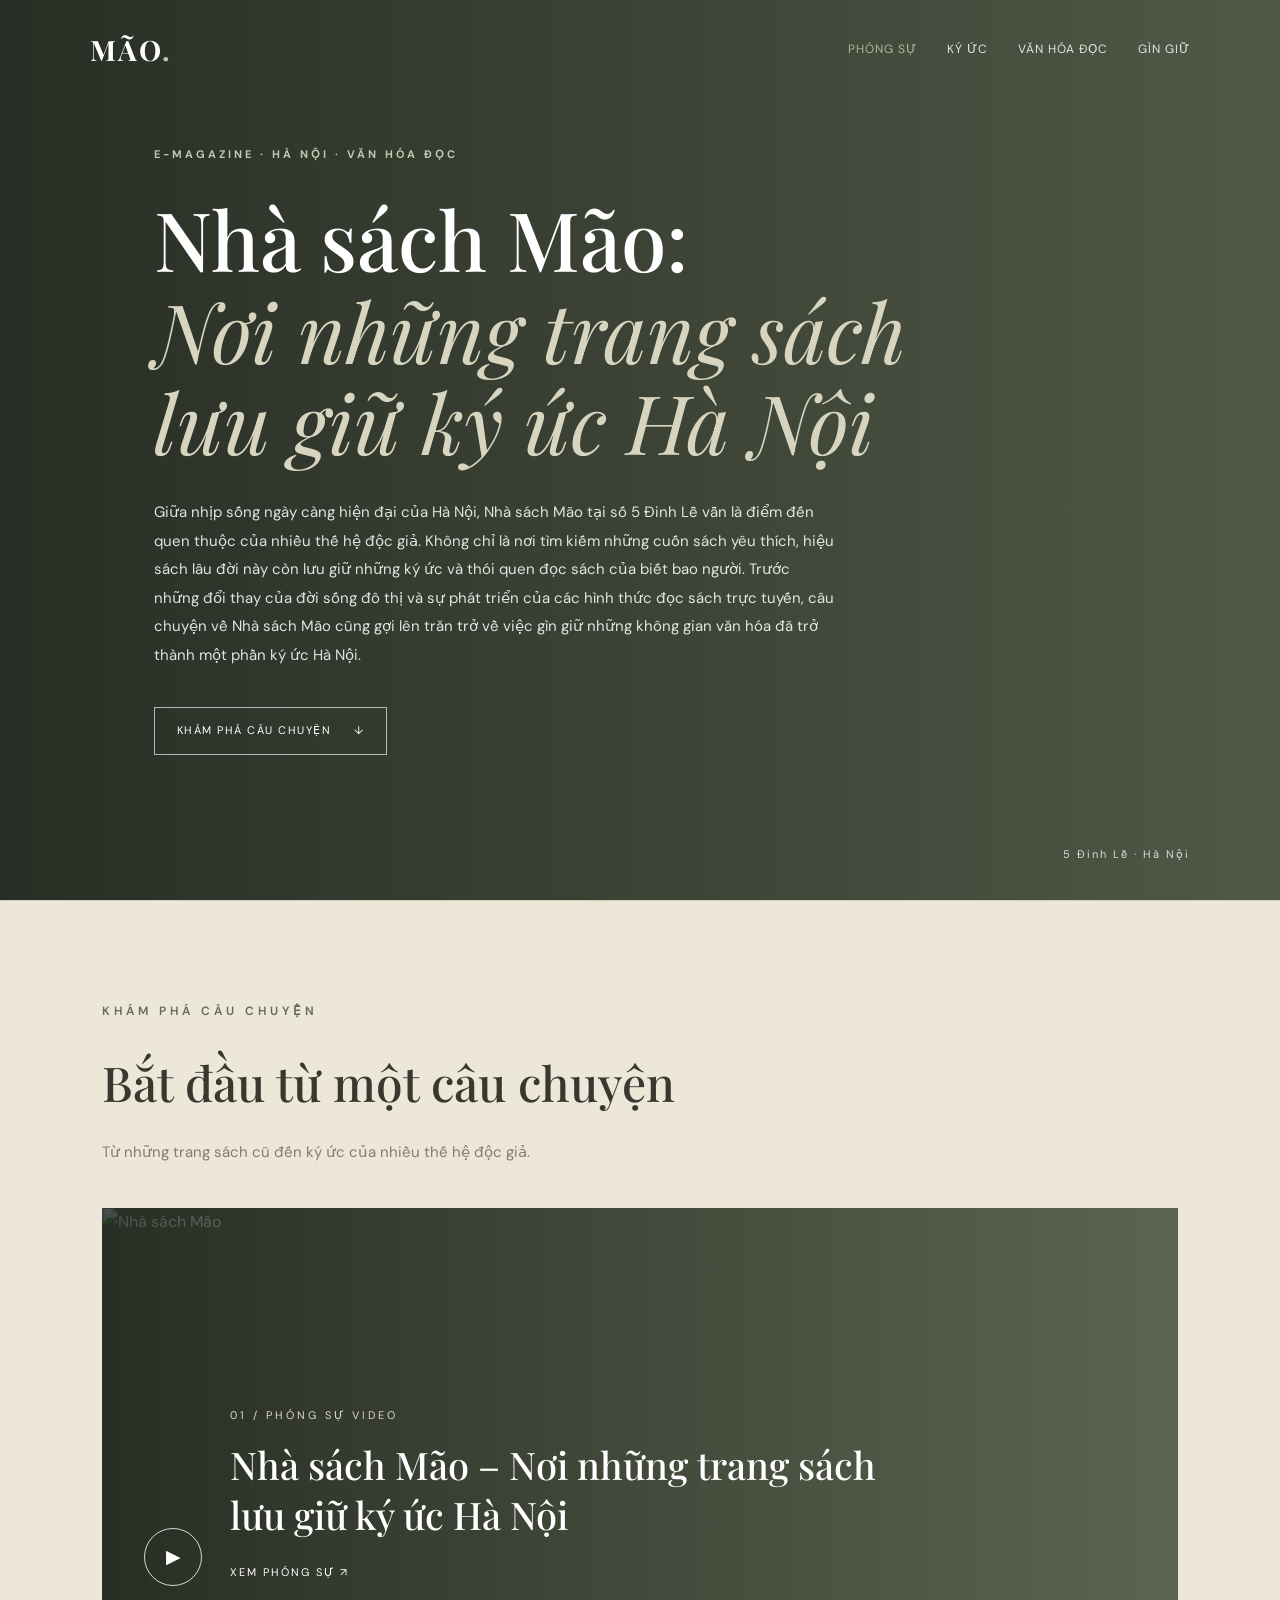
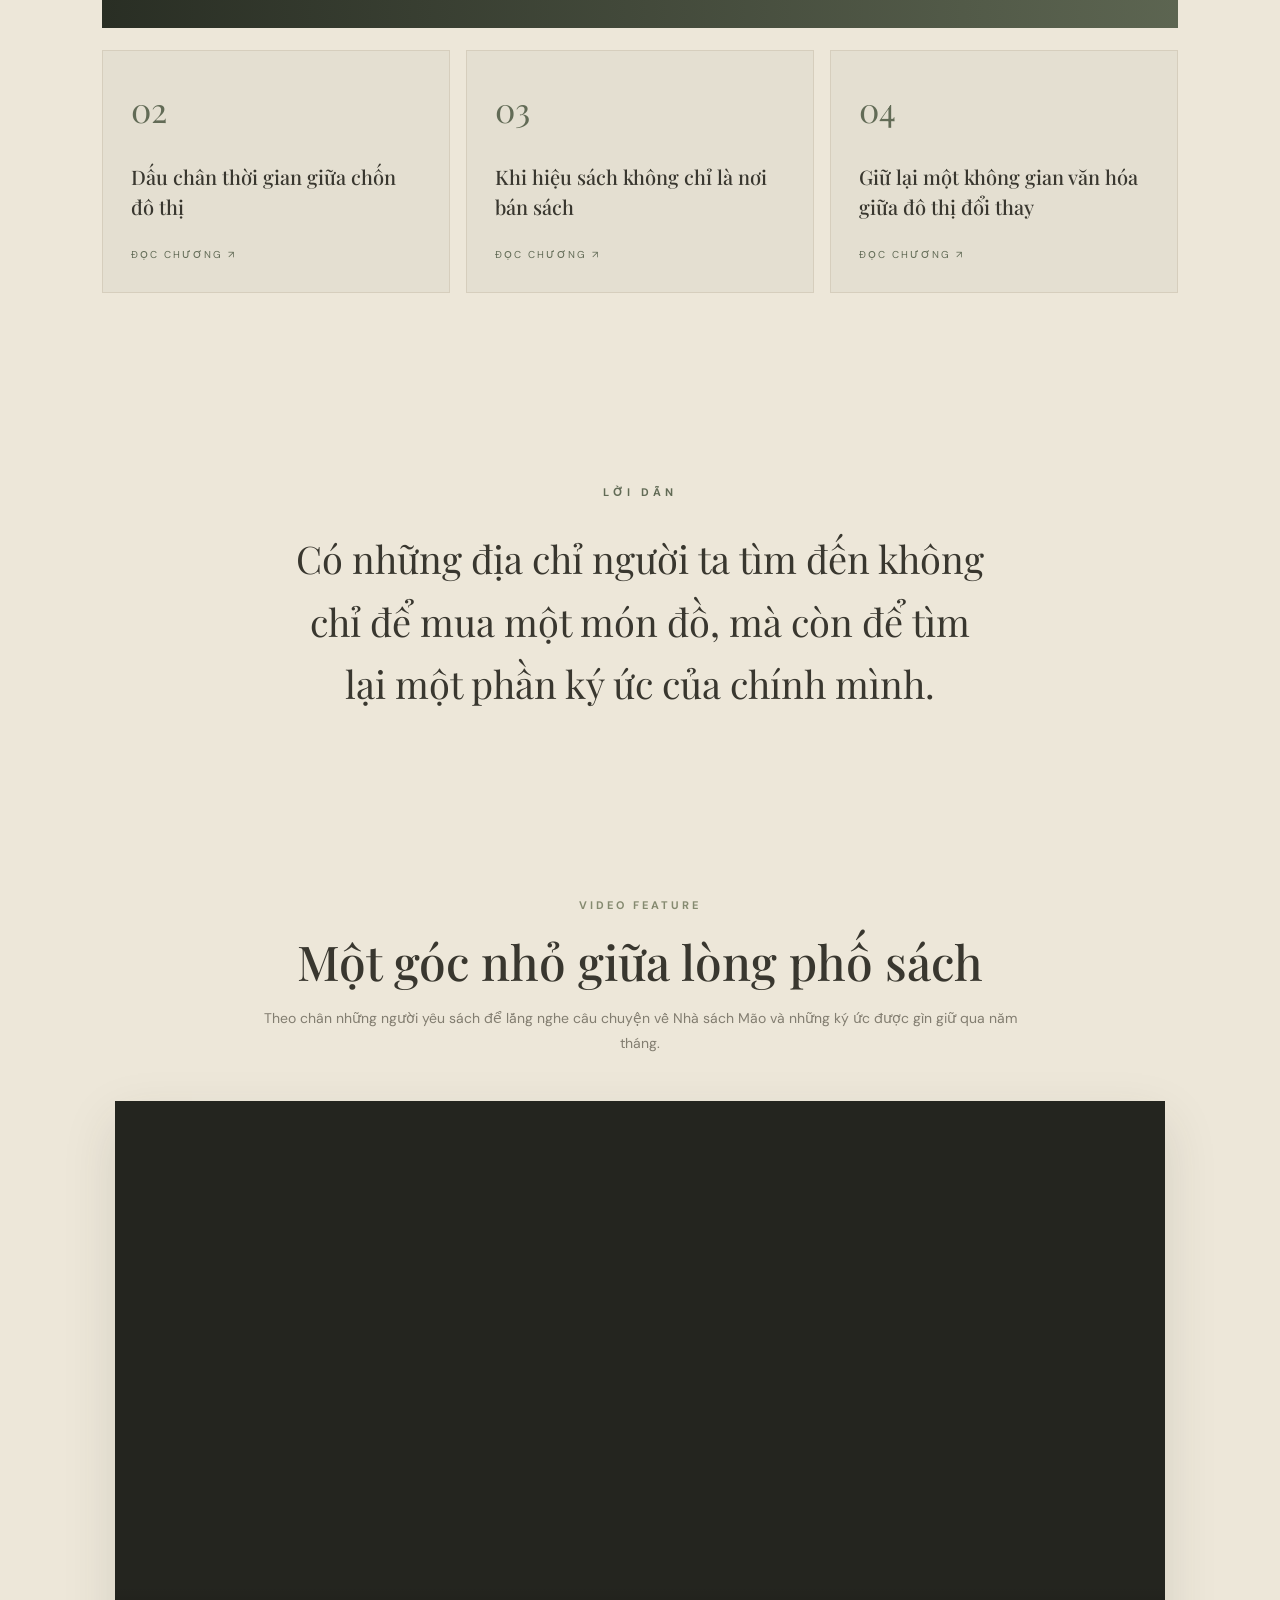
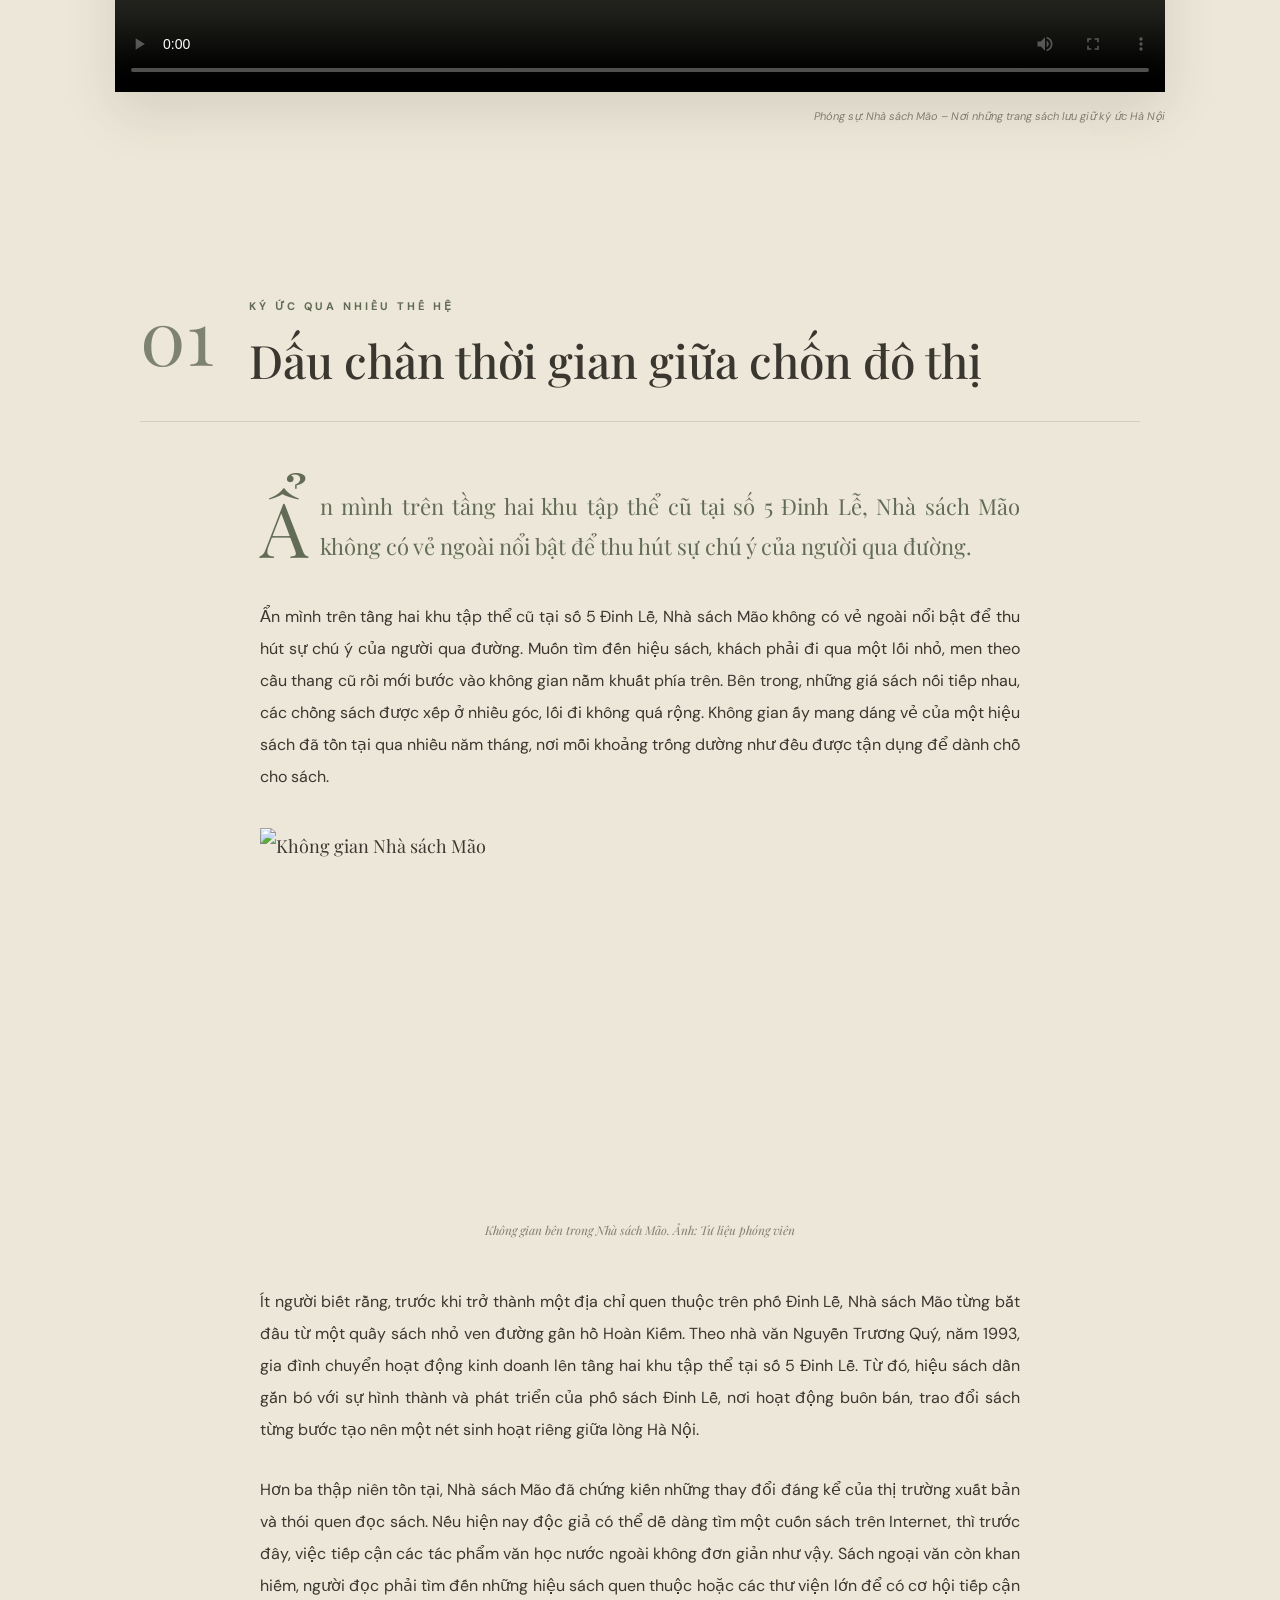
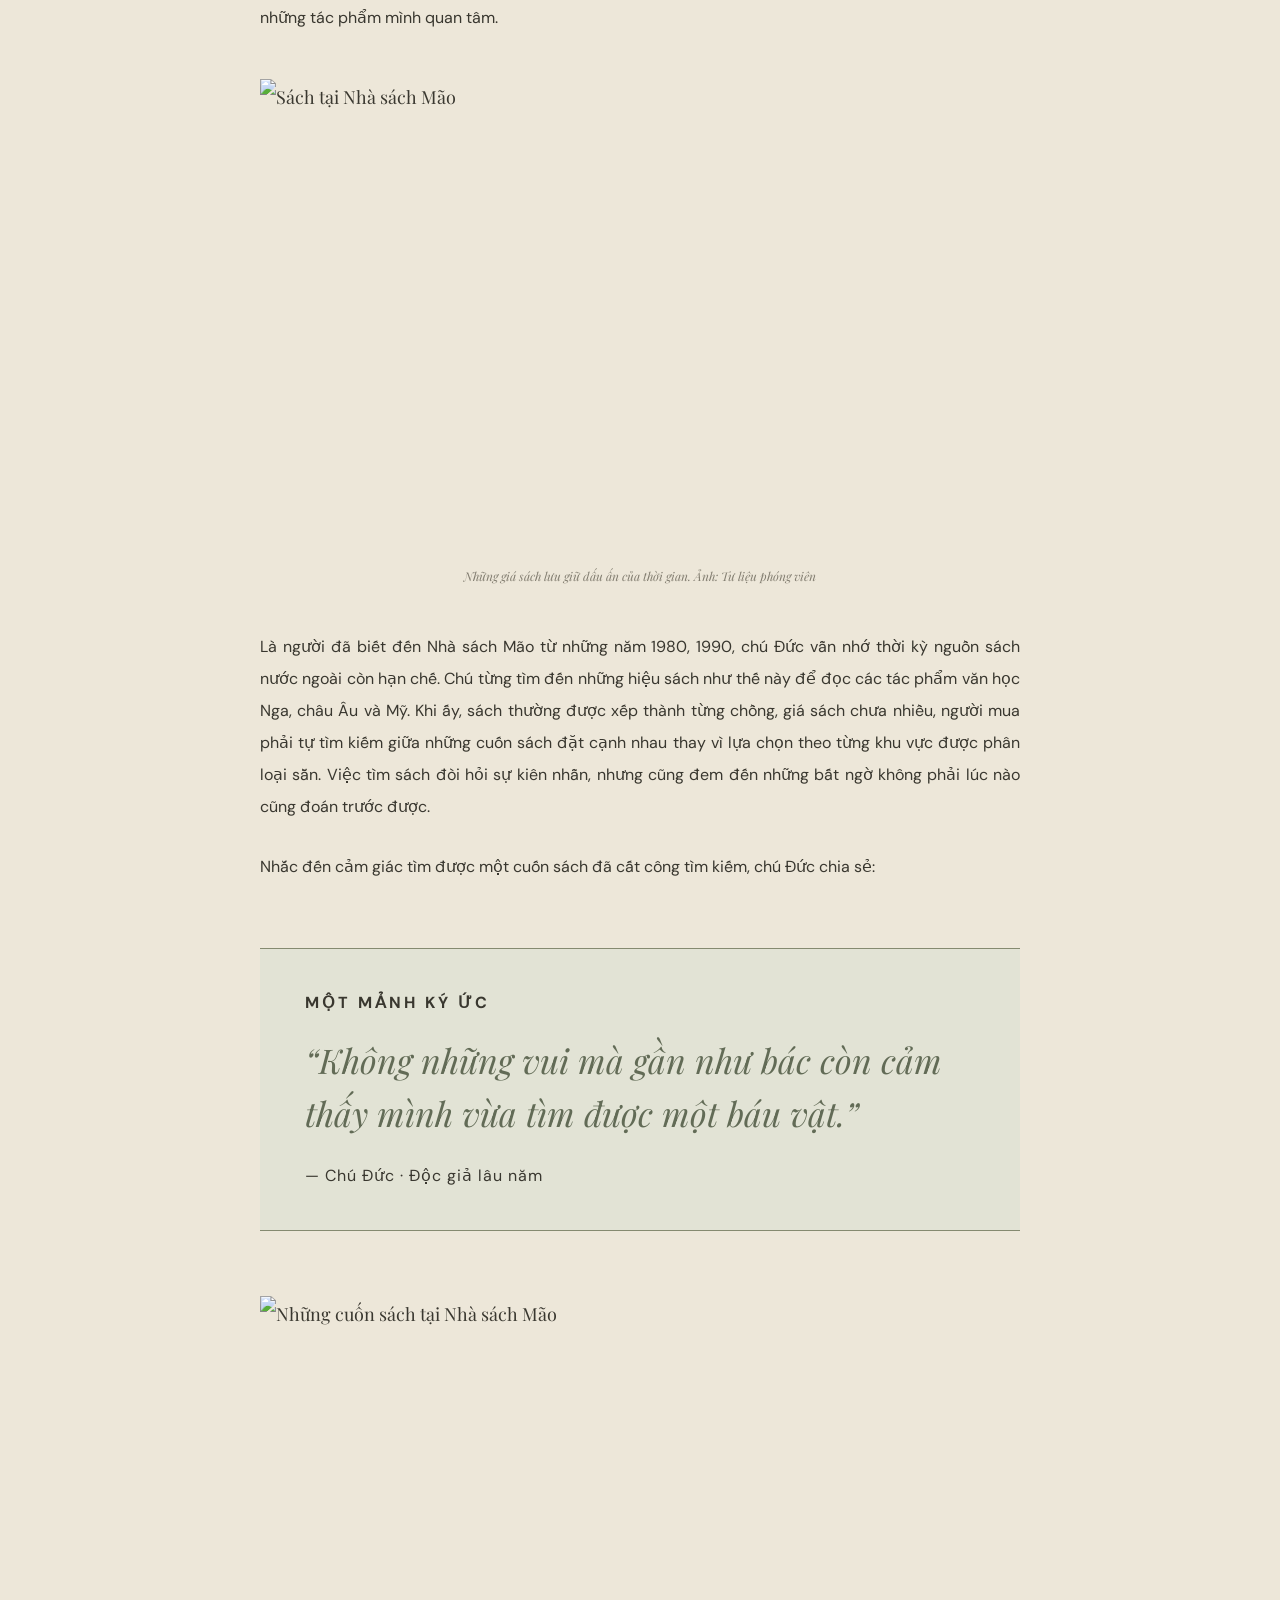
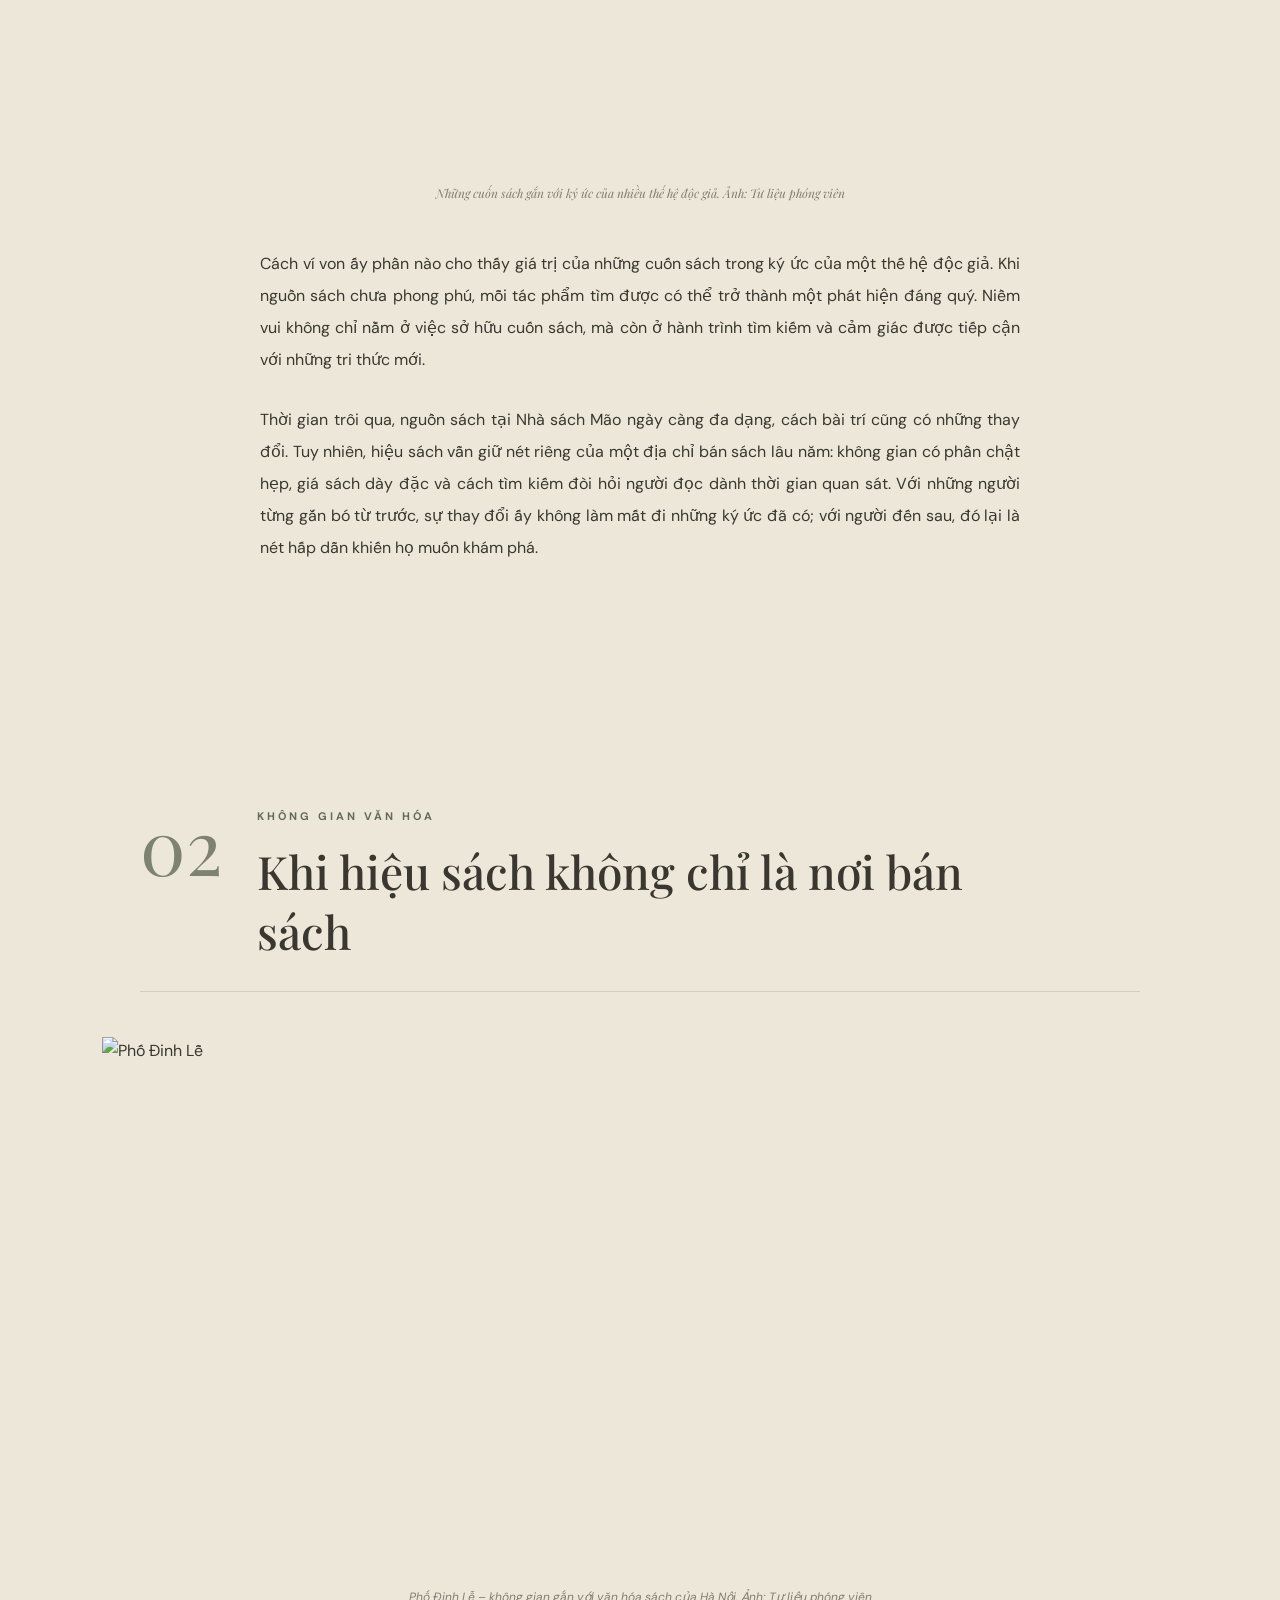
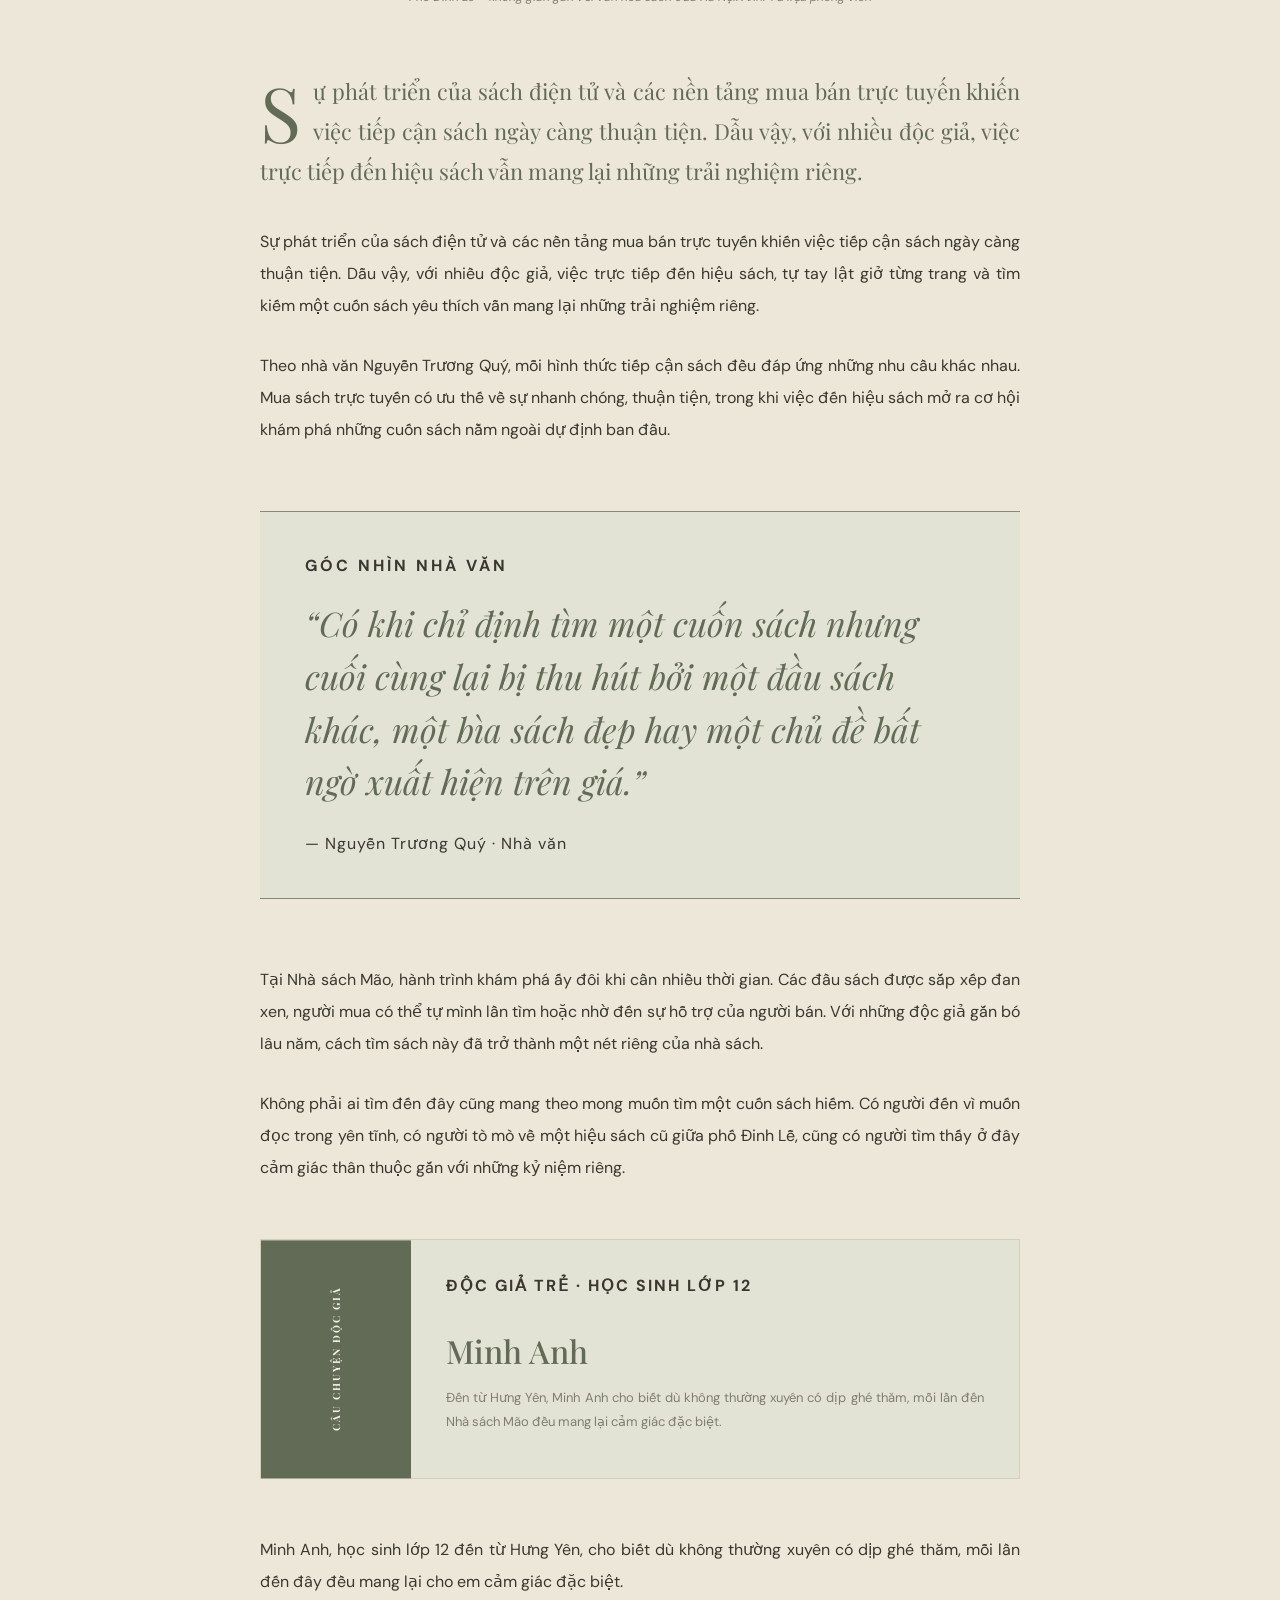
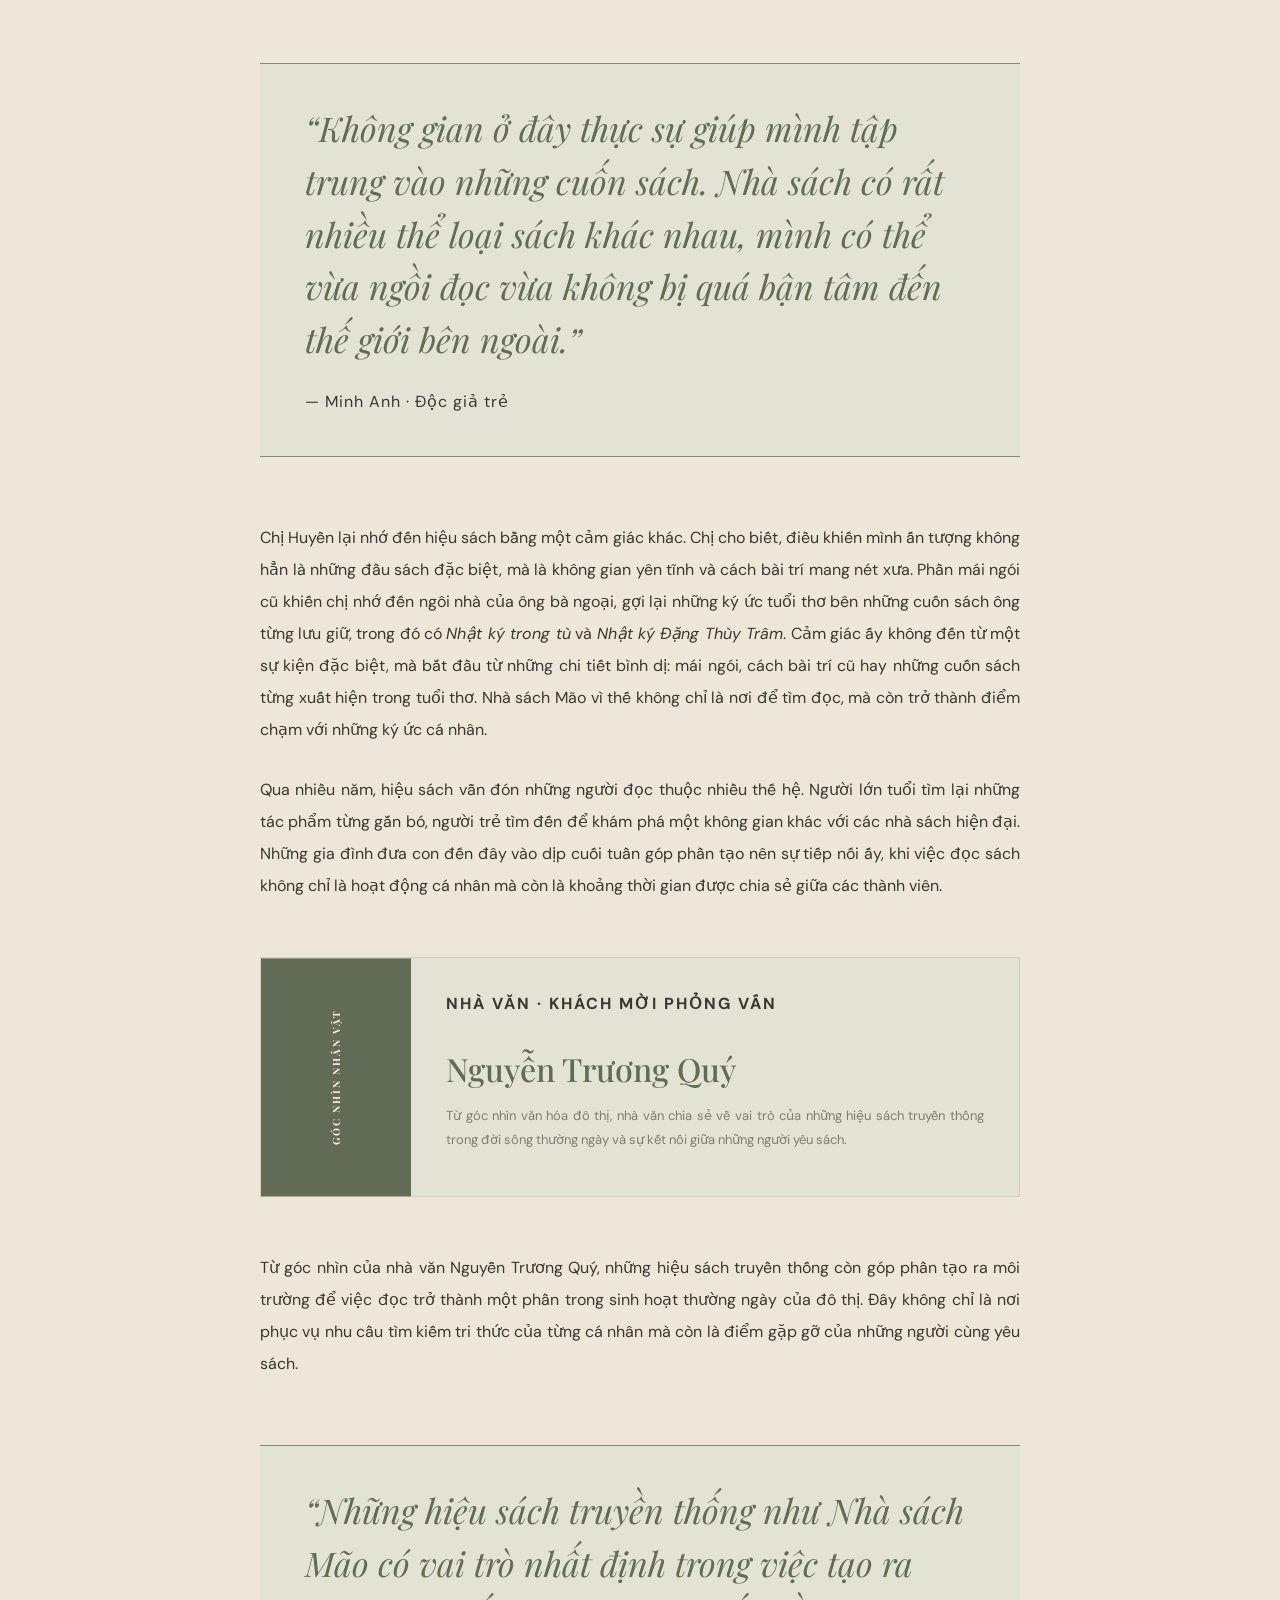
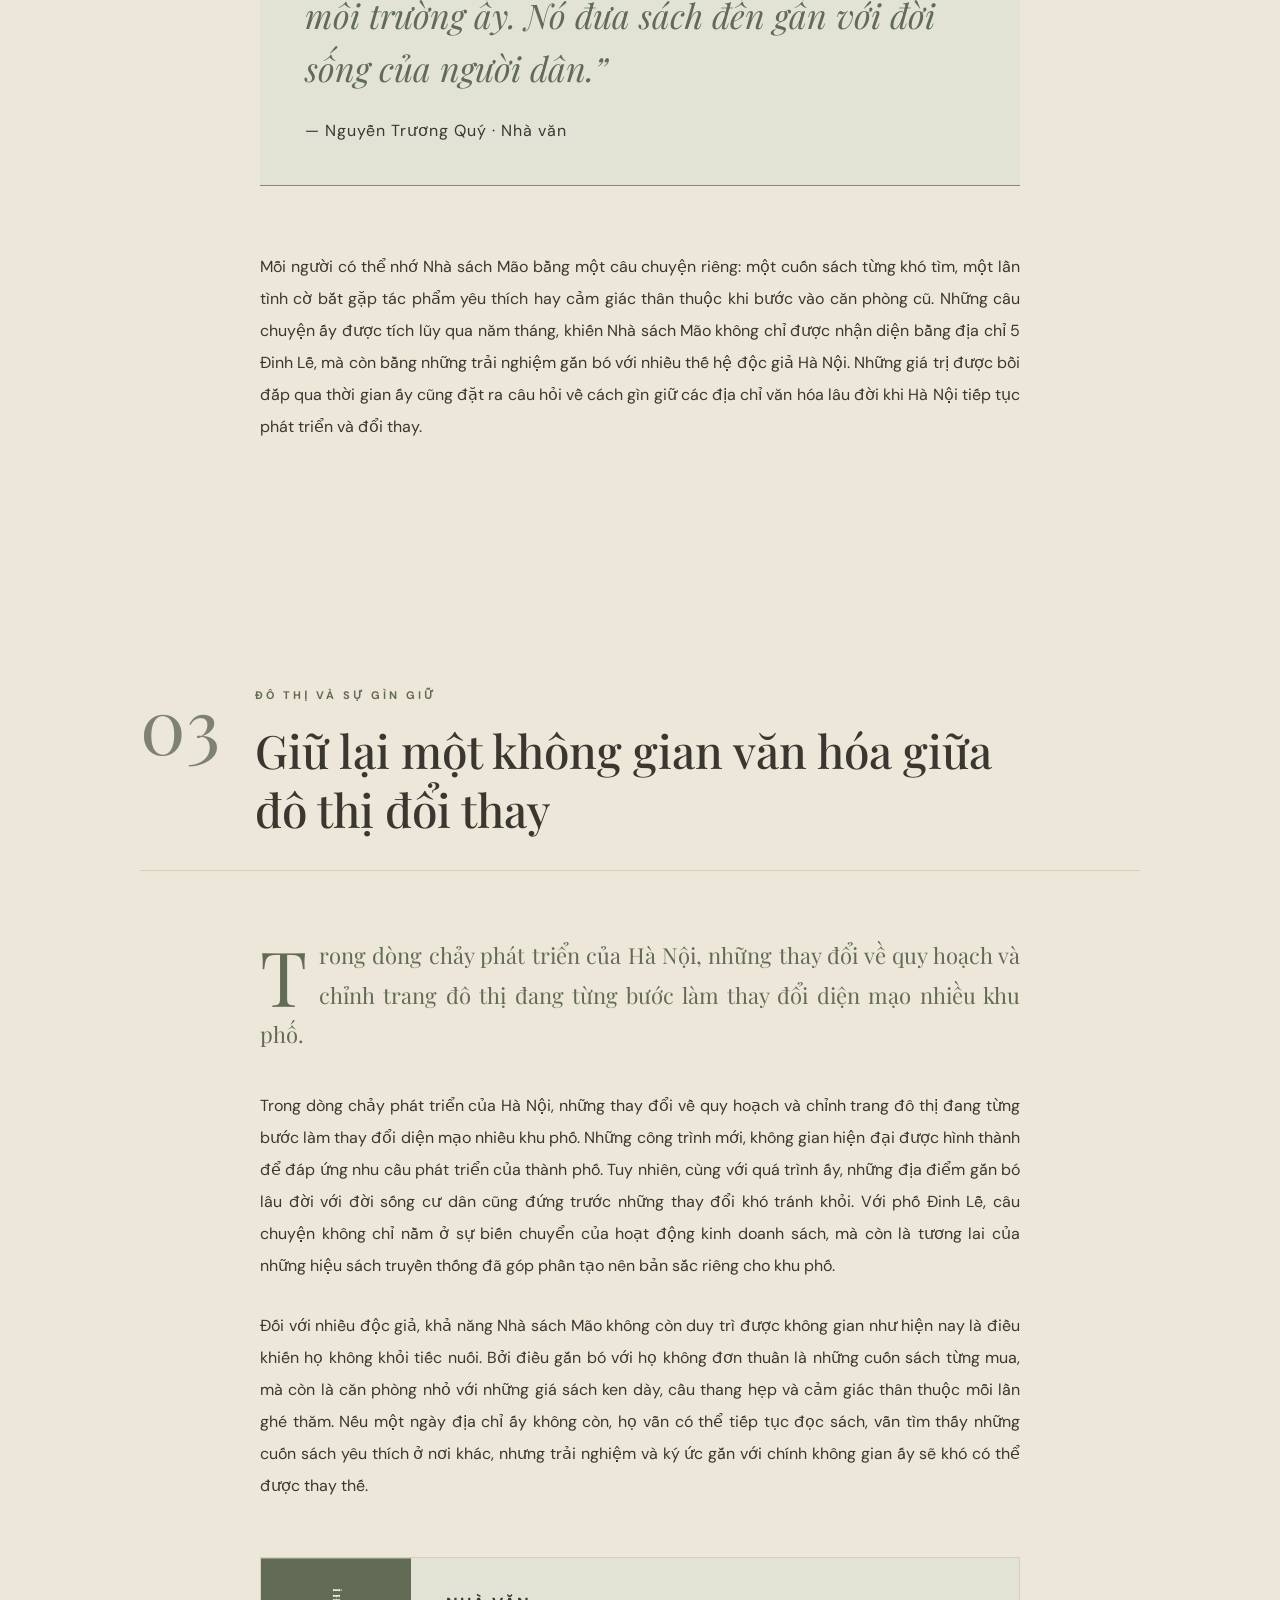
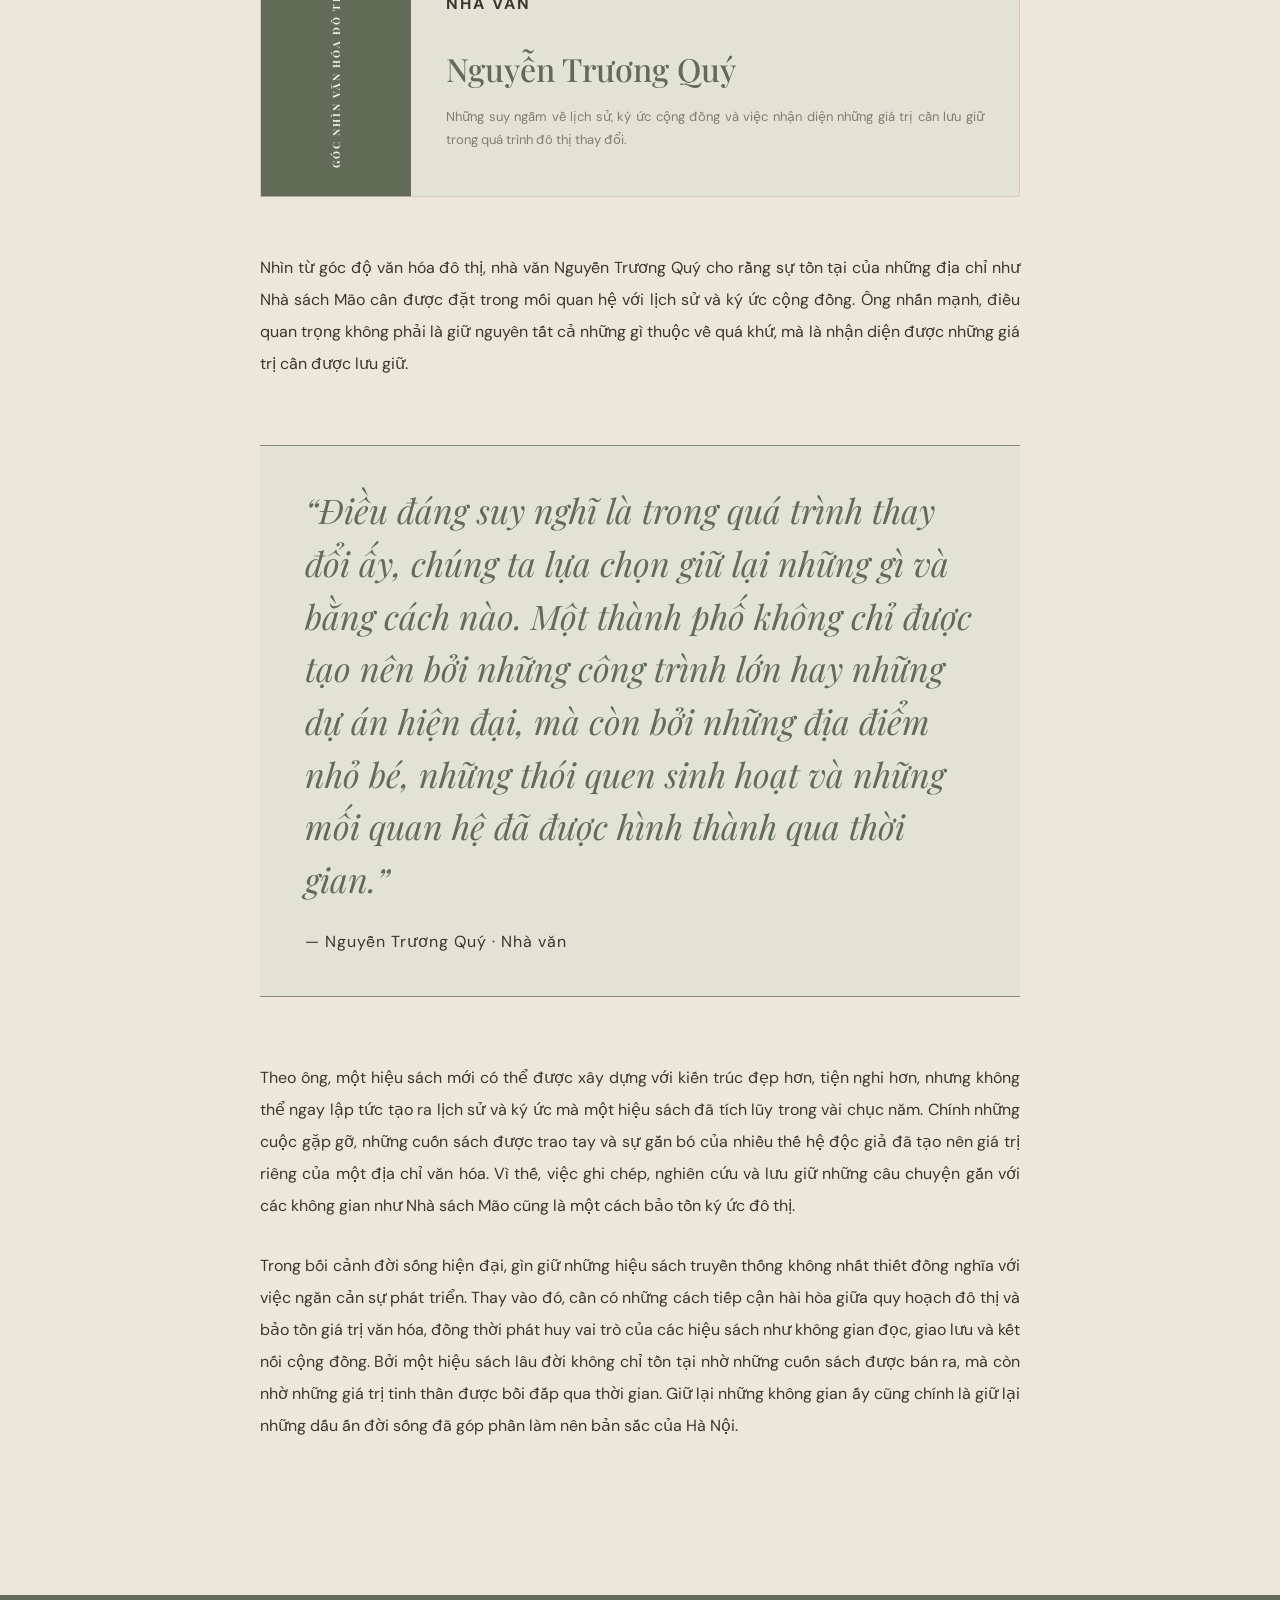
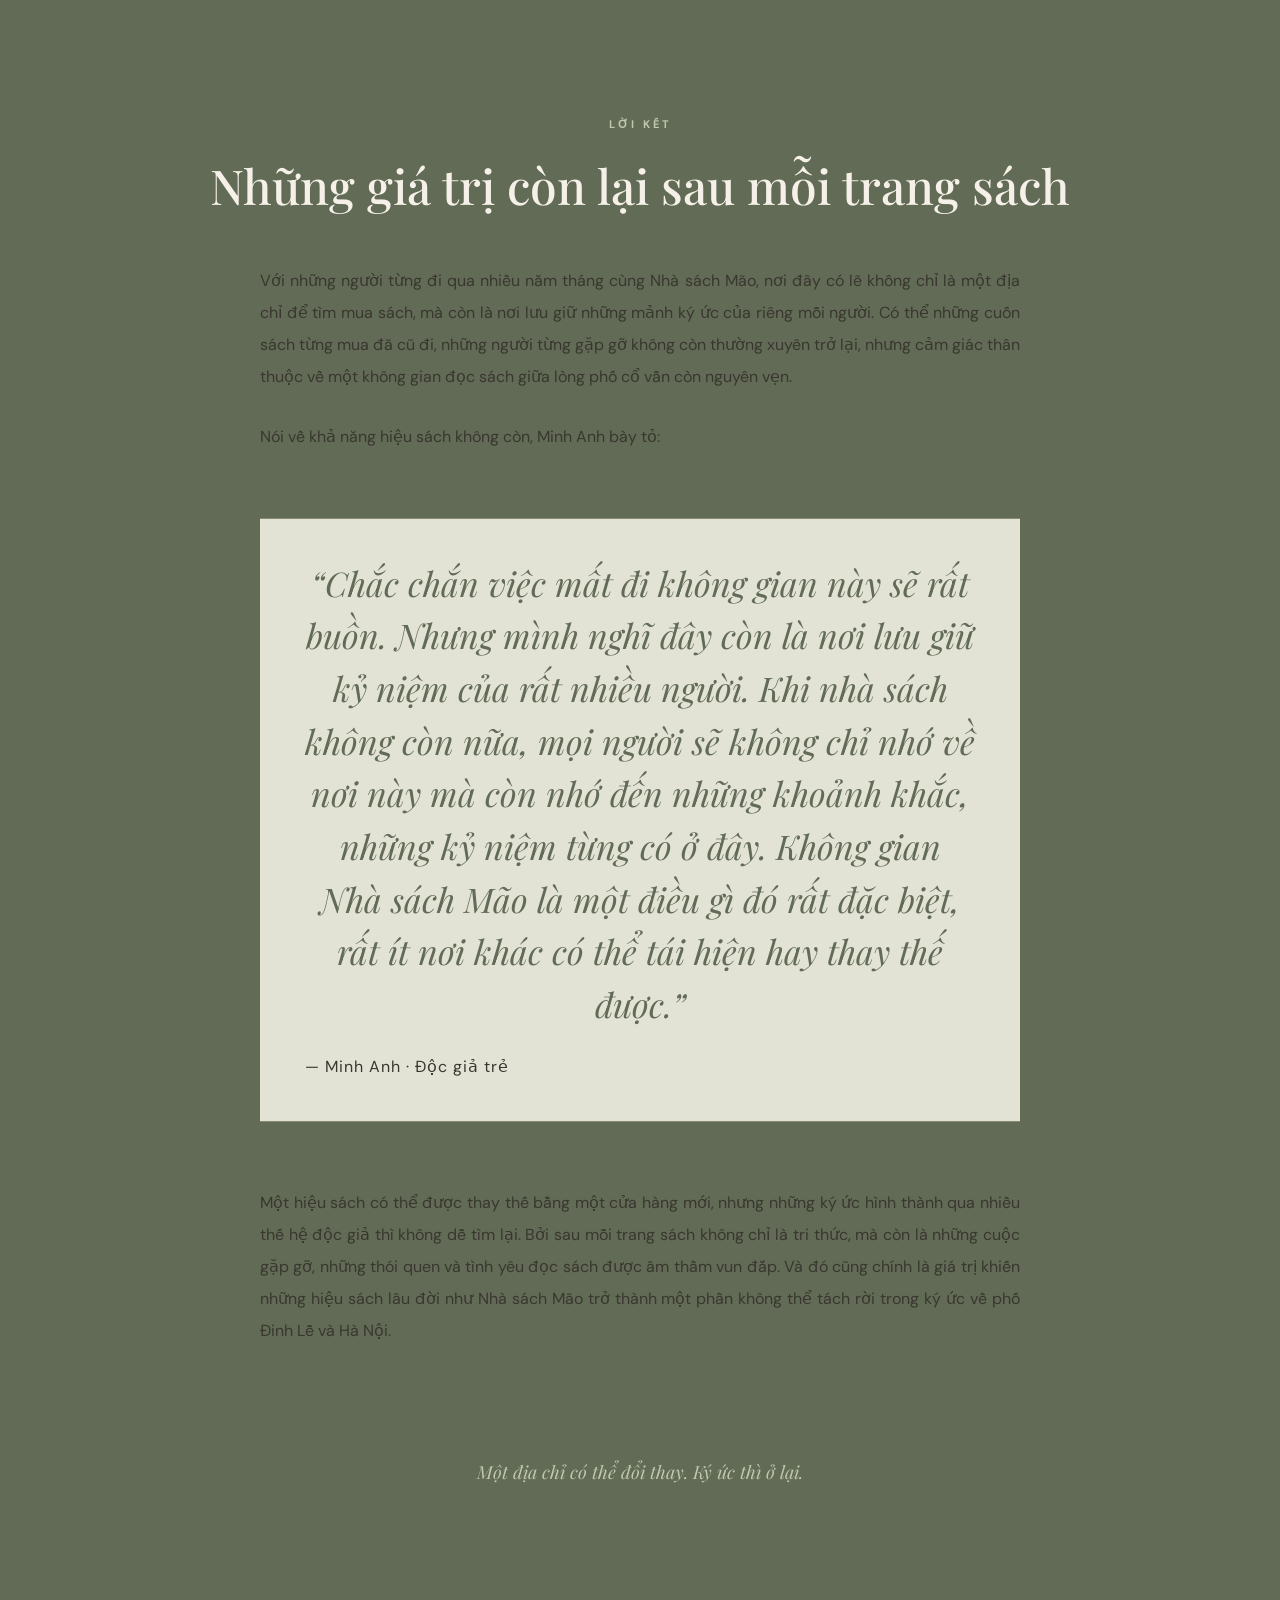
==== commit b6979d87: "Update index.html" ====
--- a/index.html
+++ b/index.html
@@ -15,6 +15,8 @@
 </head>
 
 <body>
+
+  <div class="reading-progress"></div>
 
   <!-- THANH ĐIỀU HƯỚNG -->
   <nav class="navbar">
@@ -30,6 +32,7 @@
   <!-- TRANG BÌA -->
   <header class="hero" id="home">
     <div class="hero-image"></div>
+
     <div class="hero-content">
       <p class="eyebrow">E-MAGAZINE · HÀ NỘI · VĂN HÓA ĐỌC</p>
 
@@ -48,63 +51,65 @@
         không gian văn hóa đã trở thành một phần ký ức Hà Nội.
       </p>
 
-      <a href="#video" class="hero-button">Khám phá câu chuyện <span>↓</span></a>
+      <a href="#video" class="hero-button">
+        Khám phá câu chuyện <span>↓</span>
+      </a>
     </div>
 
     <div class="hero-caption">5 Đinh Lễ · Hà Nội</div>
   </header>
 
-  <!
-<!-- MỤC LỤC -->
-<section class="contents-section">
+  <!-- MỤC LỤC -->
+  <section class="contents-section">
     <div class="contents-inner">
 
-        <div class="contents-heading">
-            <span class="eyebrow">KHÁM PHÁ CÂU CHUYỆN</span>
-            <h2>Bắt đầu từ một câu chuyện</h2>
-            <p>
-                Từ những trang sách cũ đến ký ức của nhiều thế hệ độc giả.
-            </p>
+      <div class="contents-heading">
+        <span class="eyebrow">KHÁM PHÁ CÂU CHUYỆN</span>
+        <h2>Bắt đầu từ một câu chuyện</h2>
+        <p>
+          Từ những trang sách cũ đến ký ức của nhiều thế hệ độc giả.
+        </p>
+      </div>
+
+      <!-- VIDEO FEATURE -->
+      <a href="#video" class="contents-video">
+        <img src="images/cover.jpg" alt="Nhà sách Mão">
+        <div class="contents-video-overlay">
+          <span class="play-button">▶</span>
+          <div>
+            <span class="contents-number">01 / PHÓNG SỰ VIDEO</span>
+            <h3>Nhà sách Mão – Nơi những trang sách lưu giữ ký ức Hà Nội</h3>
+            <span class="contents-link">XEM PHÓNG SỰ ↗</span>
+          </div>
         </div>
-
-        <!-- VIDEO FEATURE -->
-        <a href="#video" class="contents-video">
-            <img src="images/cover.jpg" alt="Nhà sách Mão">
-            <div class="contents-video-overlay">
-                <span class="play-button">▶</span>
-                <div>
-                    <span class="contents-number">01 / PHÓNG SỰ VIDEO</span>
-                    <h3>Nhà sách Mão – Nơi những trang sách lưu giữ ký ức Hà Nội</h3>
-                    <span class="contents-link">XEM PHÓNG SỰ ↗</span>
-                </div>
-            </div>
+      </a>
+
+      <!-- BA CHƯƠNG BÀI VIẾT -->
+      <div class="contents-chapters">
+
+        <a href="#chapter-1" class="contents-card">
+          <span class="contents-card-number">02</span>
+          <h3>Dấu chân thời gian giữa chốn đô thị</h3>
+          <span class="contents-card-link">ĐỌC CHƯƠNG ↗</span>
         </a>
 
-        <!-- BA CHƯƠNG BÀI VIẾT -->
-        <div class="contents-chapters">
-
-            <a href="#chapter-1" class="contents-card">
-                <span class="contents-card-number">02</span>
-                <h3>Nhà sách Mão – Một địa chỉ trong ký ức nhiều thế hệ</h3>
-                <span class="contents-card-link">ĐỌC CHƯƠNG ↗</span>
-            </a>
-
-            <a href="#chapter-2" class="contents-card">
-                <span class="contents-card-number">03</span>
-                <h3>Khi hiệu sách không chỉ là nơi bán sách</h3>
-                <span class="contents-card-link">ĐỌC CHƯƠNG ↗</span>
-            </a>
-
-            <a href="#chapter-3" class="contents-card">
-                <span class="contents-card-number">04</span>
-                <h3>Giữ lại một không gian văn hóa giữa đô thị đổi thay</h3>
-                <span class="contents-card-link">ĐỌC CHƯƠNG ↗</span>
-            </a>
-
-        </div>
-    </div>
-</section>
--- GIỚI THIỆU -->
+        <a href="#chapter-2" class="contents-card">
+          <span class="contents-card-number">03</span>
+          <h3>Khi hiệu sách không chỉ là nơi bán sách</h3>
+          <span class="contents-card-link">ĐỌC CHƯƠNG ↗</span>
+        </a>
+
+        <a href="#chapter-3" class="contents-card">
+          <span class="contents-card-number">04</span>
+          <h3>Giữ lại một không gian văn hóa giữa đô thị đổi thay</h3>
+          <span class="contents-card-link">ĐỌC CHƯƠNG ↗</span>
+        </a>
+
+      </div>
+    </div>
+  </section>
+
+  <!-- GIỚI THIỆU -->
   <section class="intro-section">
     <p class="section-label">LỜI DẪN</p>
     <p class="intro-text">
@@ -114,7 +119,7 @@
   </section>
 
   <!-- VIDEO PHÓNG SỰ -->
-<section class="video-section" id="video">
+  <section class="video-section" id="video">
     <div class="section-heading">
       <p class="section-label">VIDEO FEATURE</p>
       <h2>Một góc nhỏ giữa lòng phố sách</h2>
@@ -130,70 +135,87 @@
         Trình duyệt của bạn không hỗ trợ phát video.
       </video>
     </div>
+
     <p class="media-caption">
       Phóng sự: Nhà sách Mão – Nơi những trang sách lưu giữ ký ức Hà Nội
     </p>
   </section>
 
-  <!-- PHẦN 1 -->
+  <!-- CHƯƠNG 1 -->
   <section class="chapter-section" id="chapter-1">
+
     <div class="chapter-heading">
       <span class="chapter-number">01</span>
       <div>
         <p class="section-label">KÝ ỨC QUA NHIỀU THẾ HỆ</p>
-        <h2>Nhà sách Mão – Một địa chỉ trong ký ức nhiều thế hệ</h2>
-      </div>
-    </div>
-
-    <figure class="wide-image">
-      <img src="images/maos-bookstore.jpg" alt="Không gian Nhà sách Mão">
-      <figcaption>Không gian Nhà sách Mão tại phố Đinh Lễ. Ảnh: [Tên tác giả]</figcaption>
-    </figure>
+        <h2>Dấu chân thời gian giữa chốn đô thị</h2>
+      </div>
+    </div>
 
     <div class="article-content">
+
       <p class="lead">
-        Có những nơi chốn vẫn ở đó, lặng lẽ chứng kiến nhiều thế hệ trưởng thành.
-        Với không ít người yêu sách ở Hà Nội, Nhà sách Mão là một địa chỉ như thế.
-      </p>
-
-      <p>
-        [Mở đầu phần viết về Nhà sách Mão tại số 5 Đinh Lễ. Giới thiệu không gian
-        hiệu sách, vị trí trong phố sách Đinh Lễ và những nét đặc trưng mà độc giả
-        có thể cảm nhận khi ghé thăm.]
-      </p>
-
-      <p>
-        [Đưa vào câu chuyện của độc giả lớn tuổi: lần đầu biết đến hiệu sách,
-        những lần ghé mua sách, ký ức gắn với một cuốn sách hoặc một giai đoạn
-        trong cuộc đời.]
+        Ẩn mình trên tầng hai khu tập thể cũ tại số 5 Đinh Lễ, Nhà sách Mão
+        không có vẻ ngoài nổi bật để thu hút sự chú ý của người qua đường.
+      </p>
+
+      <p>
+        Ẩn mình trên tầng hai khu tập thể cũ tại số 5 Đinh Lễ, Nhà sách Mão không có vẻ ngoài nổi bật để thu hút sự chú ý của người qua đường. Muốn tìm đến hiệu sách, khách phải đi qua một lối nhỏ, men theo cầu thang cũ rồi mới bước vào không gian nằm khuất phía trên. Bên trong, những giá sách nối tiếp nhau, các chồng sách được xếp ở nhiều góc, lối đi không quá rộng. Không gian ấy mang dáng vẻ của một hiệu sách đã tồn tại qua nhiều năm tháng, nơi mỗi khoảng trống dường như đều được tận dụng để dành chỗ cho sách.
+      </p>
+
+      <figure class="wide-image">
+        <img src="images/IMG_20261114_094145.jpg" alt="Không gian Nhà sách Mão">
+        <figcaption>Không gian bên trong Nhà sách Mão. Ảnh: Tư liệu phóng viên</figcaption>
+      </figure>
+
+      <p>
+        Ít người biết rằng, trước khi trở thành một địa chỉ quen thuộc trên phố Đinh Lễ, Nhà sách Mão từng bắt đầu từ một quầy sách nhỏ ven đường gần hồ Hoàn Kiếm. Theo nhà văn Nguyễn Trương Quý, năm 1993, gia đình chuyển hoạt động kinh doanh lên tầng hai khu tập thể tại số 5 Đinh Lễ. Từ đó, hiệu sách dần gắn bó với sự hình thành và phát triển của phố sách Đinh Lễ, nơi hoạt động buôn bán, trao đổi sách từng bước tạo nên một nét sinh hoạt riêng giữa lòng Hà Nội.
+      </p>
+
+      <p>
+        Hơn ba thập niên tồn tại, Nhà sách Mão đã chứng kiến những thay đổi đáng kể của thị trường xuất bản và thói quen đọc sách. Nếu hiện nay độc giả có thể dễ dàng tìm một cuốn sách trên Internet, thì trước đây, việc tiếp cận các tác phẩm văn học nước ngoài không đơn giản như vậy. Sách ngoại văn còn khan hiếm, người đọc phải tìm đến những hiệu sách quen thuộc hoặc các thư viện lớn để có cơ hội tiếp cận những tác phẩm mình quan tâm.
       </p>
 
       <figure class="article-image">
-        <img src="images/readers.jpg" alt="Độc giả tại hiệu sách">
-        <figcaption>[Chú thích ảnh và nguồn ảnh]</figcaption>
+        <img src="images/IMG_20261114_095128.jpg" alt="Sách tại Nhà sách Mão">
+        <figcaption>Những giá sách lưu giữ dấu ấn của thời gian. Ảnh: Tư liệu phóng viên</figcaption>
       </figure>
 
       <p>
-        [Chuyển sang trải nghiệm của độc giả trung niên và người trẻ. Tìm ra
-        điểm gặp gỡ cũng như sự khác biệt trong cách mỗi thế hệ tìm đến Nhà sách Mão.]
-      </p>
-
-      
-<div class="pull-quote">
-  <p class="pull-quote-label">MỘT MẢNH KÝ ỨC</p>
-
-  <blockquote>
-    “[Chọn một câu nói chân thực, giàu cảm xúc từ nhân vật phỏng vấn.]”
-  </blockquote>
-
-  <p class="pull-quote-author">— [Tên nhân vật · Thế hệ độc giả]</p>
-</div>
-
-    </div>
-  </section>
-
-  <!-- PHẦN 2 -->
-<section class="chapter-section" id="chapter-2">
+        Là người đã biết đến Nhà sách Mão từ những năm 1980, 1990, chú Đức vẫn nhớ thời kỳ nguồn sách nước ngoài còn hạn chế. Chú từng tìm đến những hiệu sách như thế này để đọc các tác phẩm văn học Nga, châu Âu và Mỹ. Khi ấy, sách thường được xếp thành từng chồng, giá sách chưa nhiều, người mua phải tự tìm kiếm giữa những cuốn sách đặt cạnh nhau thay vì lựa chọn theo từng khu vực được phân loại sẵn. Việc tìm sách đòi hỏi sự kiên nhẫn, nhưng cũng đem đến những bất ngờ không phải lúc nào cũng đoán trước được.
+      </p>
+
+      <p>
+        Nhắc đến cảm giác tìm được một cuốn sách đã cất công tìm kiếm, chú Đức chia sẻ:
+      </p>
+
+      <div class="pull-quote">
+        <p class="pull-quote-label">MỘT MẢNH KÝ ỨC</p>
+        <blockquote>
+          “Không những vui mà gần như bác còn cảm thấy mình vừa tìm được một báu vật.”
+        </blockquote>
+        <p class="pull-quote-author">— Chú Đức · Độc giả lâu năm</p>
+      </div>
+
+      <figure class="article-image">
+        <img src="images/IMG_20261114_094556.jpg" alt="Những cuốn sách tại Nhà sách Mão">
+        <figcaption>Những cuốn sách gắn với ký ức của nhiều thế hệ độc giả. Ảnh: Tư liệu phóng viên</figcaption>
+      </figure>
+
+      <p>
+        Cách ví von ấy phần nào cho thấy giá trị của những cuốn sách trong ký ức của một thế hệ độc giả. Khi nguồn sách chưa phong phú, mỗi tác phẩm tìm được có thể trở thành một phát hiện đáng quý. Niềm vui không chỉ nằm ở việc sở hữu cuốn sách, mà còn ở hành trình tìm kiếm và cảm giác được tiếp cận với những tri thức mới.
+      </p>
+
+      <p>
+        Thời gian trôi qua, nguồn sách tại Nhà sách Mão ngày càng đa dạng, cách bài trí cũng có những thay đổi. Tuy nhiên, hiệu sách vẫn giữ nét riêng của một địa chỉ bán sách lâu năm: không gian có phần chật hẹp, giá sách dày đặc và cách tìm kiếm đòi hỏi người đọc dành thời gian quan sát. Với những người từng gắn bó từ trước, sự thay đổi ấy không làm mất đi những ký ức đã có; với người đến sau, đó lại là nét hấp dẫn khiến họ muốn khám phá.
+      </p>
+
+    </div>
+  </section>
+
+  <!-- CHƯƠNG 2 -->
+  <section class="chapter-section" id="chapter-2">
+
     <div class="chapter-heading">
       <span class="chapter-number">02</span>
       <div>
@@ -204,113 +226,103 @@
 
     <figure class="wide-image">
       <img src="images/dinhlle.jpg" alt="Phố Đinh Lễ">
-      <figcaption>Phố Đinh Lễ – không gian gắn với văn hóa sách của Hà Nội. Ảnh: [Tên tác giả]</figcaption>
+      <figcaption>Phố Đinh Lễ – không gian gắn với văn hóa sách của Hà Nội. Ảnh: Tư liệu phóng viên</figcaption>
     </figure>
 
     <div class="article-content">
+
       <p class="lead">
-        Trong thời đại một cuốn sách có thể được đặt mua chỉ bằng vài thao tác,
-        điều gì khiến người đọc vẫn muốn bước chân vào một hiệu sách truyền thống?
-      </p>
-
-      <p>
-        [Phân tích sự khác biệt giữa việc mua sách trực tiếp và mua sách trực tuyến,
-        giữa sách giấy và sách điện tử. Không chỉ nói về sự tiện lợi, hãy khai thác
-        trải nghiệm lựa chọn, chạm vào sách và gặp gỡ những người cùng sở thích.]
-      </p>
-
-      <p>
-        [Đưa vào ý kiến của nhà văn Nguyễn Trương Quý về sự hình thành của phố sách
-        Đinh Lễ, giá trị văn hóa của những hiệu sách lâu đời và vị trí của Nhà sách
-        Mão trong đời sống đô thị.]
-      </p>
-
-<div class="person-card">
-  <div class="person-card-label">GÓC NHÌN NHÂN VẬT</div>
-
-  <div class="person-card-content">
-    <p class="person-role">NHÀ VĂN · KHÁCH MỜI PHỎNG VẤN</p>
-    <h3>Nguyễn Trương Quý</h3>
-
-    <p>
-      [Bổ sung một vài dòng giới thiệu nhân vật phù hợp với nội dung
-      phỏng vấn và tư liệu đã xác minh.]
-    </p>
-
-    <div class="person-question">
-      Câu chuyện về phố sách Đinh Lễ và Nhà sách Mão nhìn từ góc độ
-      văn hóa đô thị.
-    </div>
-  </div>
-</div>
-
-
-      <figure class="article-image">
-        <img src="images/detail.jpg" alt="Những cuốn sách tại Nhà sách Mão">
-        <figcaption>[Chú thích ảnh và nguồn ảnh]</figcaption>
-      </figure>
-
-<div class="generation-section">
-  <p class="section-label">BA THẾ HỆ · BA CÁCH NHỚ</p>
-
-  <h3 class="generation-title">
-    Một hiệu sách, nhiều miền ký ức
-  </h3>
-
-  <p class="generation-intro">
-    Mỗi thế hệ tìm đến Nhà sách Mão với một câu chuyện riêng.
-    Có người trở lại để tìm ký ức, có người ghé qua như một thói quen,
-    cũng có người đang bắt đầu hành trình khám phá thế giới sách.
-  </p>
-
-  <div class="generation-timeline">
-
-    <div class="generation-item">
-      <span class="generation-number">01</span>
-      <div class="generation-line"></div>
-      <p class="generation-label">THẾ HỆ ĐI TRƯỚC</p>
-      <h4>Ký ức trở về</h4>
-      <p>
-        [Bổ sung câu chuyện của độc giả lớn tuổi: những lần ghé hiệu sách,
-        cuốn sách từng tìm mua hoặc ký ức gắn với Đinh Lễ.]
-      </p>
-    </div>
-
-    <div class="generation-item">
-      <span class="generation-number">02</span>
-      <div class="generation-line"></div>
-      <p class="generation-label">THẾ HỆ TRUNG NIÊN</p>
-      <h4>Một thói quen thân thuộc</h4>
-      <p>
-        [Bổ sung chia sẻ của độc giả trung niên về thói quen đọc sách,
-        lựa chọn sách và những lần quay lại Nhà sách Mão.]
-      </p>
-    </div>
-
-    <div class="generation-item">
-      <span class="generation-number">03</span>
-      <div class="generation-line"></div>
-      <p class="generation-label">THẾ HỆ TRẺ</p>
-      <h4>Những trang sách mới</h4>
-      <p>
-        [Bổ sung góc nhìn của độc giả trẻ: lý do tìm đến hiệu sách,
-        trải nghiệm khi chọn sách và cảm nhận về không gian nơi đây.]
-      </p>
-    </div>
-
-  </div>
-</div>
-
-
-      <p>
-        [Kết nối câu chuyện cá nhân với ký ức cộng đồng: một hiệu sách có thể
-        lưu giữ những thói quen, cuộc gặp gỡ và tình yêu đọc sách như thế nào?]
-      </p>
-    </div>
-  </section>
-
-  <!-- PHẦN 3 -->
- <section class="chapter-section" id="chapter-3">
+        Sự phát triển của sách điện tử và các nền tảng mua bán trực tuyến khiến
+        việc tiếp cận sách ngày càng thuận tiện. Dẫu vậy, với nhiều độc giả,
+        việc trực tiếp đến hiệu sách vẫn mang lại những trải nghiệm riêng.
+      </p>
+
+      <p>
+        Sự phát triển của sách điện tử và các nền tảng mua bán trực tuyến khiến việc tiếp cận sách ngày càng thuận tiện. Dẫu vậy, với nhiều độc giả, việc trực tiếp đến hiệu sách, tự tay lật giở từng trang và tìm kiếm một cuốn sách yêu thích vẫn mang lại những trải nghiệm riêng.
+      </p>
+
+      <p>
+        Theo nhà văn Nguyễn Trương Quý, mỗi hình thức tiếp cận sách đều đáp ứng những nhu cầu khác nhau. Mua sách trực tuyến có ưu thế về sự nhanh chóng, thuận tiện, trong khi việc đến hiệu sách mở ra cơ hội khám phá những cuốn sách nằm ngoài dự định ban đầu.
+      </p>
+
+      <div class="pull-quote">
+        <p class="pull-quote-label">GÓC NHÌN NHÀ VĂN</p>
+        <blockquote>
+          “Có khi chỉ định tìm một cuốn sách nhưng cuối cùng lại bị thu hút bởi một đầu sách khác, một bìa sách đẹp hay một chủ đề bất ngờ xuất hiện trên giá.”
+        </blockquote>
+        <p class="pull-quote-author">— Nguyễn Trương Quý · Nhà văn</p>
+      </div>
+
+      <p>
+        Tại Nhà sách Mão, hành trình khám phá ấy đôi khi cần nhiều thời gian. Các đầu sách được sắp xếp đan xen, người mua có thể tự mình lần tìm hoặc nhờ đến sự hỗ trợ của người bán. Với những độc giả gắn bó lâu năm, cách tìm sách này đã trở thành một nét riêng của nhà sách.
+      </p>
+
+      <p>
+        Không phải ai tìm đến đây cũng mang theo mong muốn tìm một cuốn sách hiếm. Có người đến vì muốn đọc trong yên tĩnh, có người tò mò về một hiệu sách cũ giữa phố Đinh Lễ, cũng có người tìm thấy ở đây cảm giác thân thuộc gắn với những kỷ niệm riêng.
+      </p>
+
+      <div class="person-card">
+        <div class="person-card-label">CÂU CHUYỆN ĐỘC GIẢ</div>
+        <div class="person-card-content">
+          <p class="person-role">ĐỘC GIẢ TRẺ · HỌC SINH LỚP 12</p>
+          <h3>Minh Anh</h3>
+          <p>
+            Đến từ Hưng Yên, Minh Anh cho biết dù không thường xuyên có dịp ghé thăm, mỗi lần đến Nhà sách Mão đều mang lại cảm giác đặc biệt.
+          </p>
+        </div>
+      </div>
+
+      <p>
+        Minh Anh, học sinh lớp 12 đến từ Hưng Yên, cho biết dù không thường xuyên có dịp ghé thăm, mỗi lần đến đây đều mang lại cho em cảm giác đặc biệt.
+      </p>
+
+      <div class="pull-quote">
+        <blockquote>
+          “Không gian ở đây thực sự giúp mình tập trung vào những cuốn sách. Nhà sách có rất nhiều thể loại sách khác nhau, mình có thể vừa ngồi đọc vừa không bị quá bận tâm đến thế giới bên ngoài.”
+        </blockquote>
+        <p class="pull-quote-author">— Minh Anh · Độc giả trẻ</p>
+      </div>
+
+      <p>
+        Chị Huyền lại nhớ đến hiệu sách bằng một cảm giác khác. Chị cho biết, điều khiến mình ấn tượng không hẳn là những đầu sách đặc biệt, mà là không gian yên tĩnh và cách bài trí mang nét xưa. Phần mái ngói cũ khiến chị nhớ đến ngôi nhà của ông bà ngoại, gợi lại những ký ức tuổi thơ bên những cuốn sách ông từng lưu giữ, trong đó có <em>Nhật ký trong tù</em> và <em>Nhật ký Đặng Thùy Trâm</em>. Cảm giác ấy không đến từ một sự kiện đặc biệt, mà bắt đầu từ những chi tiết bình dị: mái ngói, cách bài trí cũ hay những cuốn sách từng xuất hiện trong tuổi thơ. Nhà sách Mão vì thế không chỉ là nơi để tìm đọc, mà còn trở thành điểm chạm với những ký ức cá nhân.
+      </p>
+
+      <p>
+        Qua nhiều năm, hiệu sách vẫn đón những người đọc thuộc nhiều thế hệ. Người lớn tuổi tìm lại những tác phẩm từng gắn bó, người trẻ tìm đến để khám phá một không gian khác với các nhà sách hiện đại. Những gia đình đưa con đến đây vào dịp cuối tuần góp phần tạo nên sự tiếp nối ấy, khi việc đọc sách không chỉ là hoạt động cá nhân mà còn là khoảng thời gian được chia sẻ giữa các thành viên.
+      </p>
+
+      <div class="person-card">
+        <div class="person-card-label">GÓC NHÌN NHÂN VẬT</div>
+        <div class="person-card-content">
+          <p class="person-role">NHÀ VĂN · KHÁCH MỜI PHỎNG VẤN</p>
+          <h3>Nguyễn Trương Quý</h3>
+          <p>
+            Từ góc nhìn văn hóa đô thị, nhà văn chia sẻ về vai trò của những hiệu sách truyền thống trong đời sống thường ngày và sự kết nối giữa những người yêu sách.
+          </p>
+        </div>
+      </div>
+
+      <p>
+        Từ góc nhìn của nhà văn Nguyễn Trương Quý, những hiệu sách truyền thống còn góp phần tạo ra môi trường để việc đọc trở thành một phần trong sinh hoạt thường ngày của đô thị. Đây không chỉ là nơi phục vụ nhu cầu tìm kiếm tri thức của từng cá nhân mà còn là điểm gặp gỡ của những người cùng yêu sách.
+      </p>
+
+      <div class="pull-quote">
+        <blockquote>
+          “Những hiệu sách truyền thống như Nhà sách Mão có vai trò nhất định trong việc tạo ra môi trường ấy. Nó đưa sách đến gần với đời sống của người dân.”
+        </blockquote>
+        <p class="pull-quote-author">— Nguyễn Trương Quý · Nhà văn</p>
+      </div>
+
+      <p>
+        Mỗi người có thể nhớ Nhà sách Mão bằng một câu chuyện riêng: một cuốn sách từng khó tìm, một lần tình cờ bắt gặp tác phẩm yêu thích hay cảm giác thân thuộc khi bước vào căn phòng cũ. Những câu chuyện ấy được tích lũy qua năm tháng, khiến Nhà sách Mão không chỉ được nhận diện bằng địa chỉ 5 Đinh Lễ, mà còn bằng những trải nghiệm gắn bó với nhiều thế hệ độc giả Hà Nội. Những giá trị được bồi đắp qua thời gian ấy cũng đặt ra câu hỏi về cách gìn giữ các địa chỉ văn hóa lâu đời khi Hà Nội tiếp tục phát triển và đổi thay.
+      </p>
+
+    </div>
+  </section>
+
+  <!-- CHƯƠNG 3 -->
+  <section class="chapter-section" id="chapter-3">
+
     <div class="chapter-heading">
       <span class="chapter-number">03</span>
       <div>
@@ -320,47 +332,87 @@
     </div>
 
     <div class="article-content">
+
       <p class="lead">
-        Một hiệu sách có thể chỉ chiếm một góc phố, nhưng những giá trị nó lưu giữ
-        đôi khi vượt xa diện tích của chính mình.
-      </p>
-
-      <p>
-        [Thông tin về quy hoạch, chỉnh trang đô thị và những thay đổi có thể
-        tác động đến khu vực Nhà sách Mão. Cần dẫn nguồn tài liệu hoặc cơ quan
-        có thẩm quyền; phân biệt rõ phương án dự kiến với quyết định đã được ban hành.]
-      </p>
-
-      <p>
-        [Đưa vào cảm xúc, suy nghĩ của độc giả trước khả năng không gian quen thuộc
-        thay đổi hoặc không còn tồn tại.]
-      </p>
-
-      <p>
-        [Phân tích ý kiến của nhà văn Nguyễn Trương Quý về cách nhận diện,
-        đánh giá và gìn giữ những không gian văn hóa lâu đời trong đô thị.]
-      </p>
-
-      <p>
-        [Đề cập những cách thức có thể góp phần bảo tồn hiệu sách truyền thống:
-        gìn giữ không gian, ghi lại ký ức, phát huy hoạt động văn hóa đọc và
-        kết nối cộng đồng.]
-      </p>
-    </div>
-  </section>
-
-  <!-- KẾT BÀI -->
+        Trong dòng chảy phát triển của Hà Nội, những thay đổi về quy hoạch
+        và chỉnh trang đô thị đang từng bước làm thay đổi diện mạo nhiều khu phố.
+      </p>
+
+      <p>
+        Trong dòng chảy phát triển của Hà Nội, những thay đổi về quy hoạch và chỉnh trang đô thị đang từng bước làm thay đổi diện mạo nhiều khu phố. Những công trình mới, không gian hiện đại được hình thành để đáp ứng nhu cầu phát triển của thành phố. Tuy nhiên, cùng với quá trình ấy, những địa điểm gắn bó lâu đời với đời sống cư dân cũng đứng trước những thay đổi khó tránh khỏi. Với phố Đinh Lễ, câu chuyện không chỉ nằm ở sự biến chuyển của hoạt động kinh doanh sách, mà còn là tương lai của những hiệu sách truyền thống đã góp phần tạo nên bản sắc riêng cho khu phố.
+      </p>
+
+      <p>
+        Đối với nhiều độc giả, khả năng Nhà sách Mão không còn duy trì được không gian như hiện nay là điều khiến họ không khỏi tiếc nuối. Bởi điều gắn bó với họ không đơn thuần là những cuốn sách từng mua, mà còn là căn phòng nhỏ với những giá sách ken dày, cầu thang hẹp và cảm giác thân thuộc mỗi lần ghé thăm. Nếu một ngày địa chỉ ấy không còn, họ vẫn có thể tiếp tục đọc sách, vẫn tìm thấy những cuốn sách yêu thích ở nơi khác, nhưng trải nghiệm và ký ức gắn với chính không gian ấy sẽ khó có thể được thay thế.
+      </p>
+
+      <div class="person-card">
+        <div class="person-card-label">GÓC NHÌN VĂN HÓA ĐÔ THỊ</div>
+        <div class="person-card-content">
+          <p class="person-role">NHÀ VĂN</p>
+          <h3>Nguyễn Trương Quý</h3>
+          <p>
+            Những suy ngẫm về lịch sử, ký ức cộng đồng và việc nhận diện những giá trị cần lưu giữ trong quá trình đô thị thay đổi.
+          </p>
+        </div>
+      </div>
+
+      <p>
+        Nhìn từ góc độ văn hóa đô thị, nhà văn Nguyễn Trương Quý cho rằng sự tồn tại của những địa chỉ như Nhà sách Mão cần được đặt trong mối quan hệ với lịch sử và ký ức cộng đồng. Ông nhấn mạnh, điều quan trọng không phải là giữ nguyên tất cả những gì thuộc về quá khứ, mà là nhận diện được những giá trị cần được lưu giữ.
+      </p>
+
+      <div class="pull-quote">
+        <blockquote>
+          “Điều đáng suy nghĩ là trong quá trình thay đổi ấy, chúng ta lựa chọn giữ lại những gì và bằng cách nào. Một thành phố không chỉ được tạo nên bởi những công trình lớn hay những dự án hiện đại, mà còn bởi những địa điểm nhỏ bé, những thói quen sinh hoạt và những mối quan hệ đã được hình thành qua thời gian.”
+        </blockquote>
+        <p class="pull-quote-author">— Nguyễn Trương Quý · Nhà văn</p>
+      </div>
+
+      <p>
+        Theo ông, một hiệu sách mới có thể được xây dựng với kiến trúc đẹp hơn, tiện nghi hơn, nhưng không thể ngay lập tức tạo ra lịch sử và ký ức mà một hiệu sách đã tích lũy trong vài chục năm. Chính những cuộc gặp gỡ, những cuốn sách được trao tay và sự gắn bó của nhiều thế hệ độc giả đã tạo nên giá trị riêng của một địa chỉ văn hóa. Vì thế, việc ghi chép, nghiên cứu và lưu giữ những câu chuyện gắn với các không gian như Nhà sách Mão cũng là một cách bảo tồn ký ức đô thị.
+      </p>
+
+      <p>
+        Trong bối cảnh đời sống hiện đại, gìn giữ những hiệu sách truyền thống không nhất thiết đồng nghĩa với việc ngăn cản sự phát triển. Thay vào đó, cần có những cách tiếp cận hài hòa giữa quy hoạch đô thị và bảo tồn giá trị văn hóa, đồng thời phát huy vai trò của các hiệu sách như không gian đọc, giao lưu và kết nối cộng đồng. Bởi một hiệu sách lâu đời không chỉ tồn tại nhờ những cuốn sách được bán ra, mà còn nhờ những giá trị tinh thần được bồi đắp qua thời gian. Giữ lại những không gian ấy cũng chính là giữ lại những dấu ấn đời sống đã góp phần làm nên bản sắc của Hà Nội.
+      </p>
+
+    </div>
+  </section>
+
+  <!-- LỜI KẾT -->
   <section class="ending-section">
+
     <p class="section-label">LỜI KẾT</p>
-    <h2>Điều còn lại sau những trang sách</h2>
-
-    <p>
-      [Khép lại bằng câu chuyện hoặc lời chia sẻ đáng nhớ nhất của một độc giả.
-      Từ câu chuyện ấy, nhấn mạnh Nhà sách Mão không chỉ là nơi mua bán sách,
-      mà còn là nơi lưu giữ ký ức, thói quen và tình yêu đọc sách qua nhiều thế hệ.]
+
+    <h2>Những giá trị còn lại sau mỗi trang sách</h2>
+
+    <div class="article-content">
+
+      <p>
+        Với những người từng đi qua nhiều năm tháng cùng Nhà sách Mão, nơi đây có lẽ không chỉ là một địa chỉ để tìm mua sách, mà còn là nơi lưu giữ những mảnh ký ức của riêng mỗi người. Có thể những cuốn sách từng mua đã cũ đi, những người từng gặp gỡ không còn thường xuyên trở lại, nhưng cảm giác thân thuộc về một không gian đọc sách giữa lòng phố cổ vẫn còn nguyên vẹn.
+      </p>
+
+      <p>
+        Nói về khả năng hiệu sách không còn, Minh Anh bày tỏ:
+      </p>
+
+      <div class="pull-quote">
+        <blockquote>
+          “Chắc chắn việc mất đi không gian này sẽ rất buồn. Nhưng mình nghĩ đây còn là nơi lưu giữ kỷ niệm của rất nhiều người. Khi nhà sách không còn nữa, mọi người sẽ không chỉ nhớ về nơi này mà còn nhớ đến những khoảnh khắc, những kỷ niệm từng có ở đây. Không gian Nhà sách Mão là một điều gì đó rất đặc biệt, rất ít nơi khác có thể tái hiện hay thay thế được.”
+        </blockquote>
+        <p class="pull-quote-author">— Minh Anh · Độc giả trẻ</p>
+      </div>
+
+      <p>
+        Một hiệu sách có thể được thay thế bằng một cửa hàng mới, nhưng những ký ức hình thành qua nhiều thế hệ độc giả thì không dễ tìm lại. Bởi sau mỗi trang sách không chỉ là tri thức, mà còn là những cuộc gặp gỡ, những thói quen và tình yêu đọc sách được âm thầm vun đắp. Và đó cũng chính là giá trị khiến những hiệu sách lâu đời như Nhà sách Mão trở thành một phần không thể tách rời trong ký ức về phố Đinh Lễ và Hà Nội.
+      </p>
+
+    </div>
+
+    <p class="ending-note">
+      Một địa chỉ có thể đổi thay. Ký ức thì ở lại.
     </p>
 
-    <p class="ending-note">Một địa chỉ có thể đổi thay. Ký ức thì ở lại.</p>
   </section>
 
   <!-- THÔNG TIN CUỐI TRANG -->
@@ -371,6 +423,6 @@
   </footer>
 
   <script src="script.js"></script>
+
 </body>
-<div class="reading-progress"></div>
 </html>
